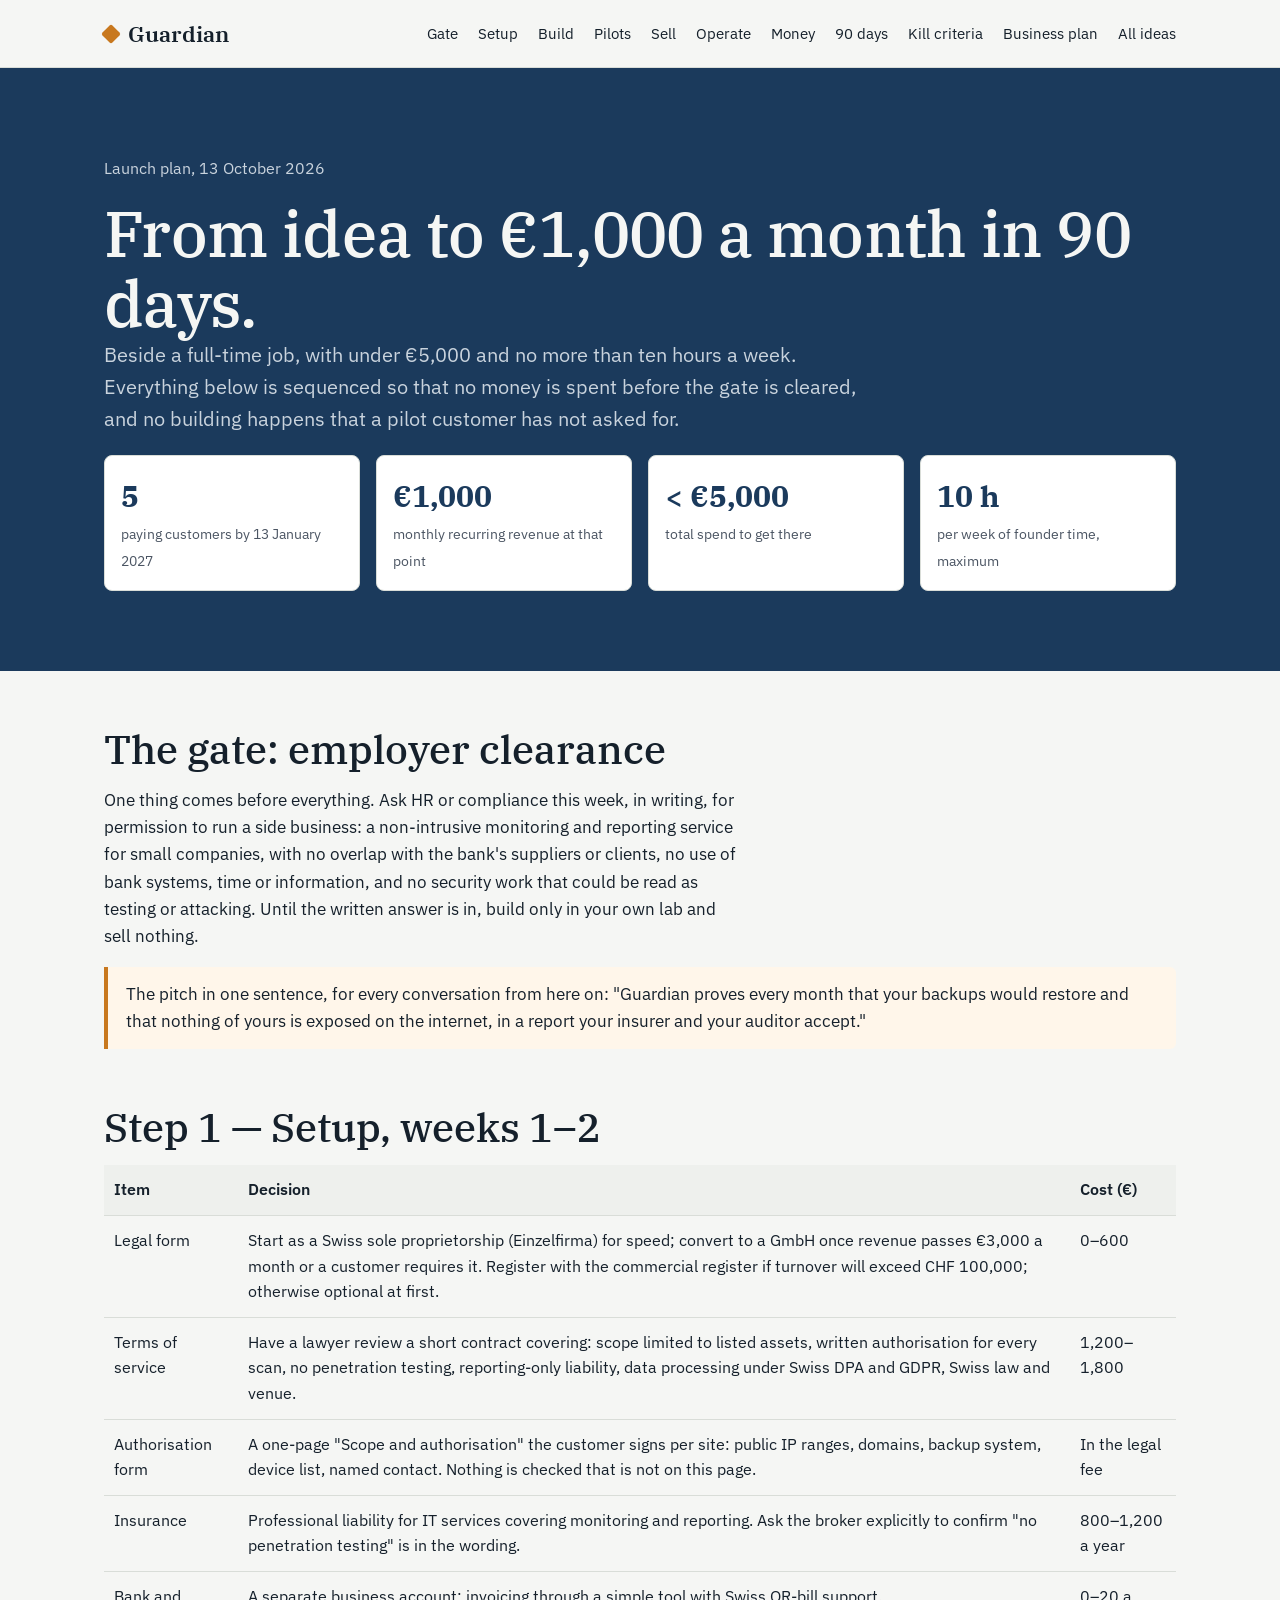
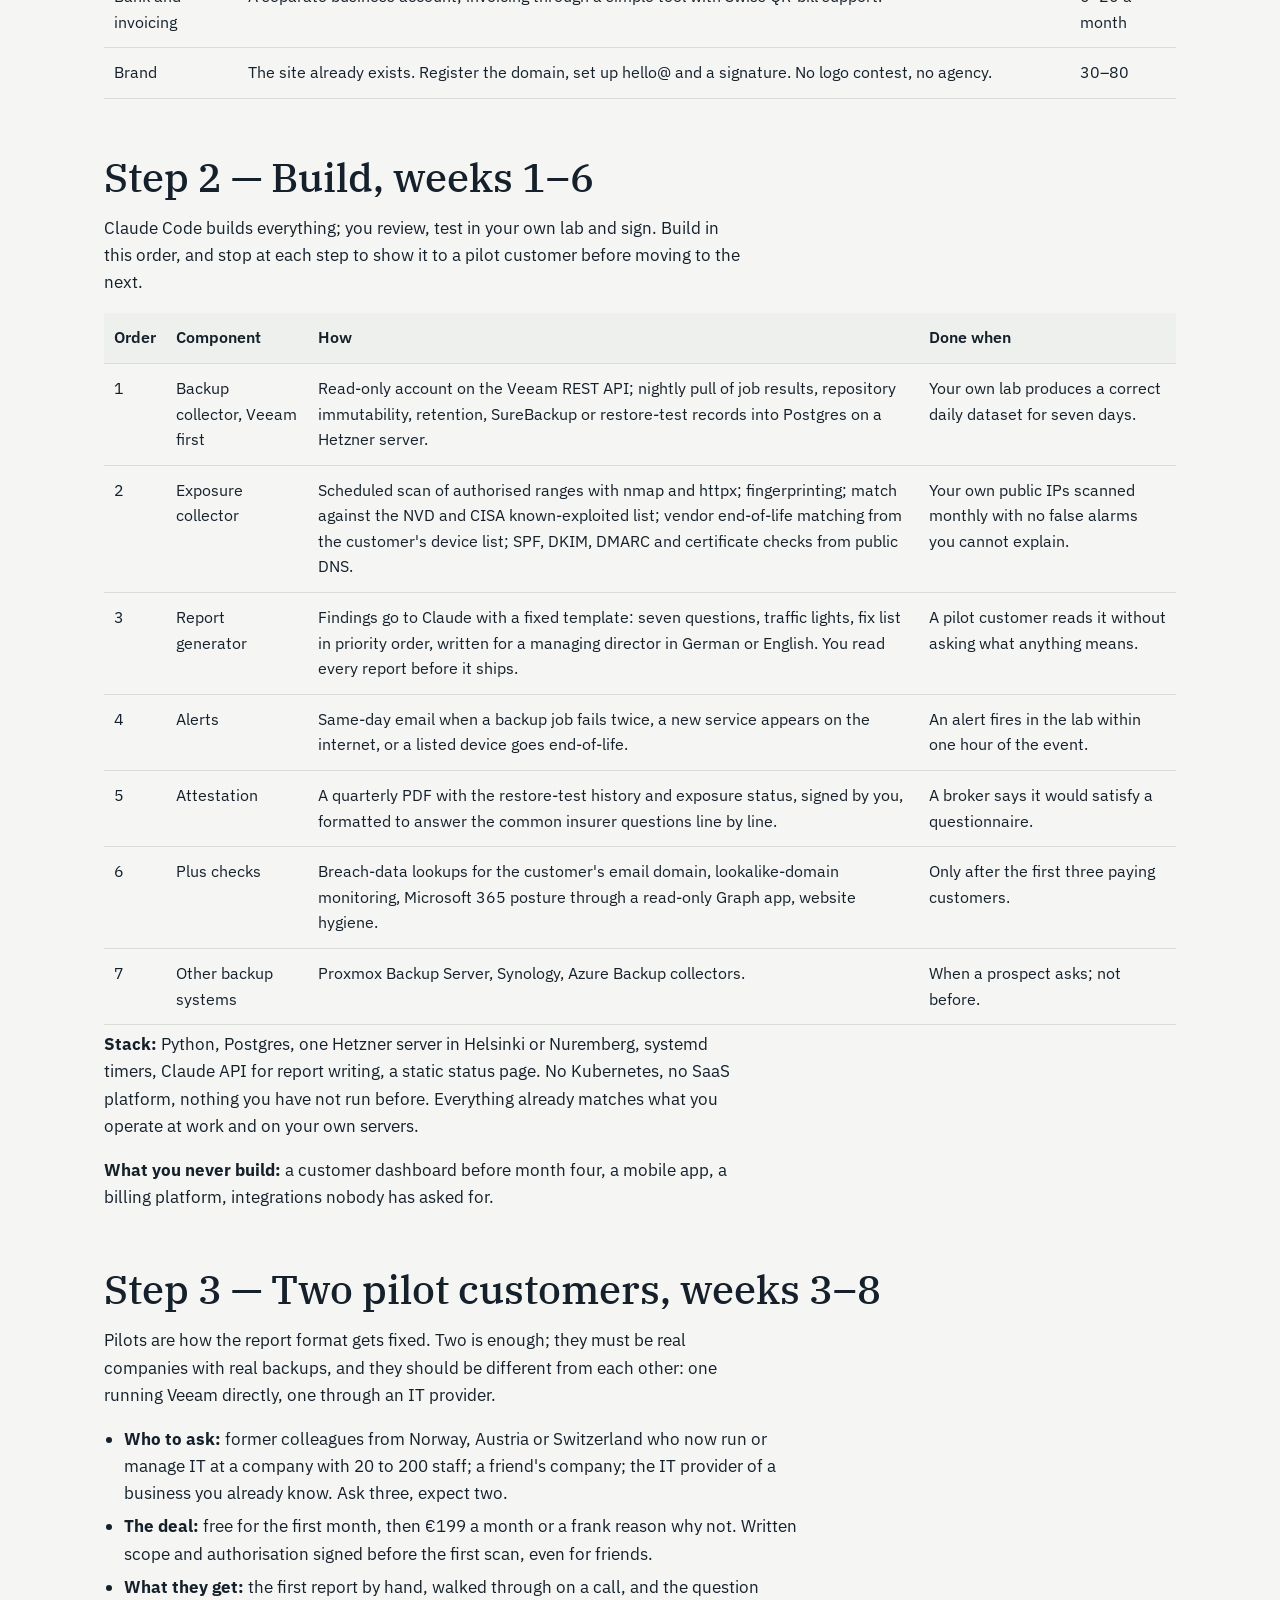
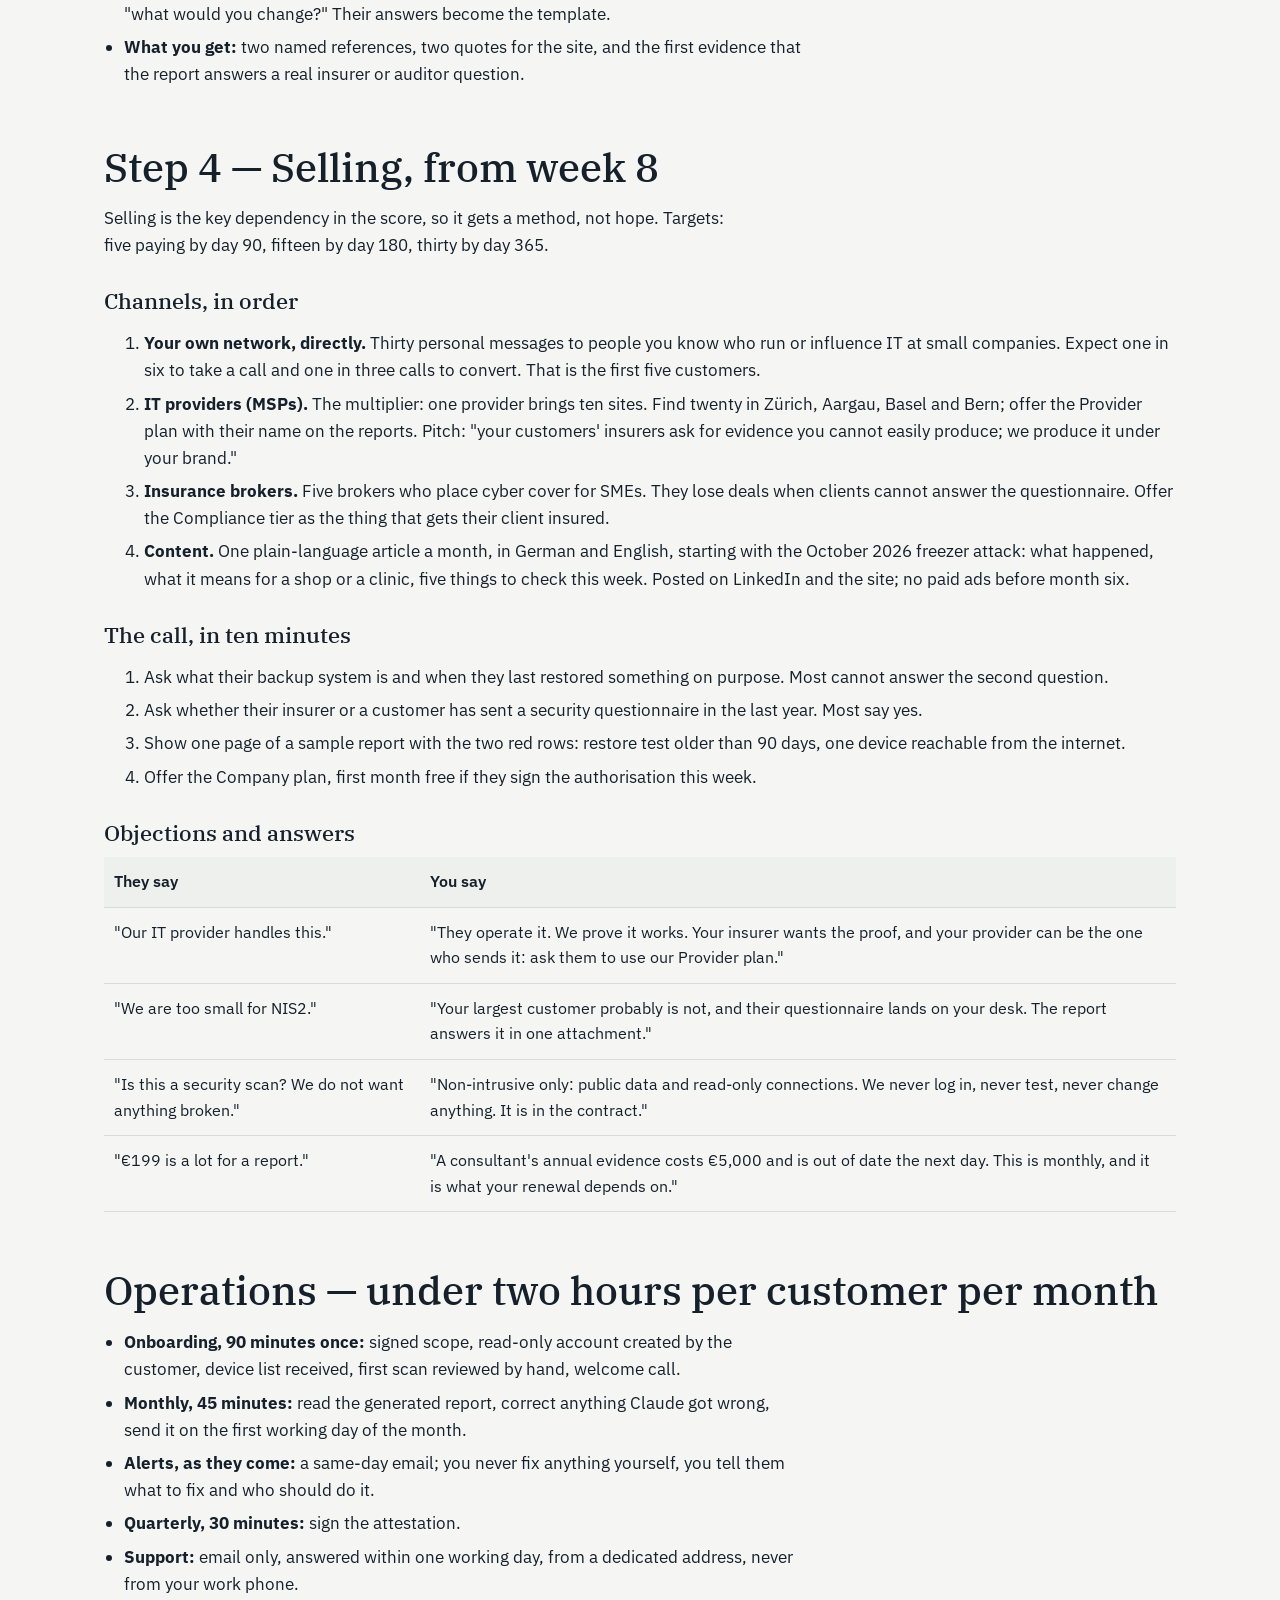
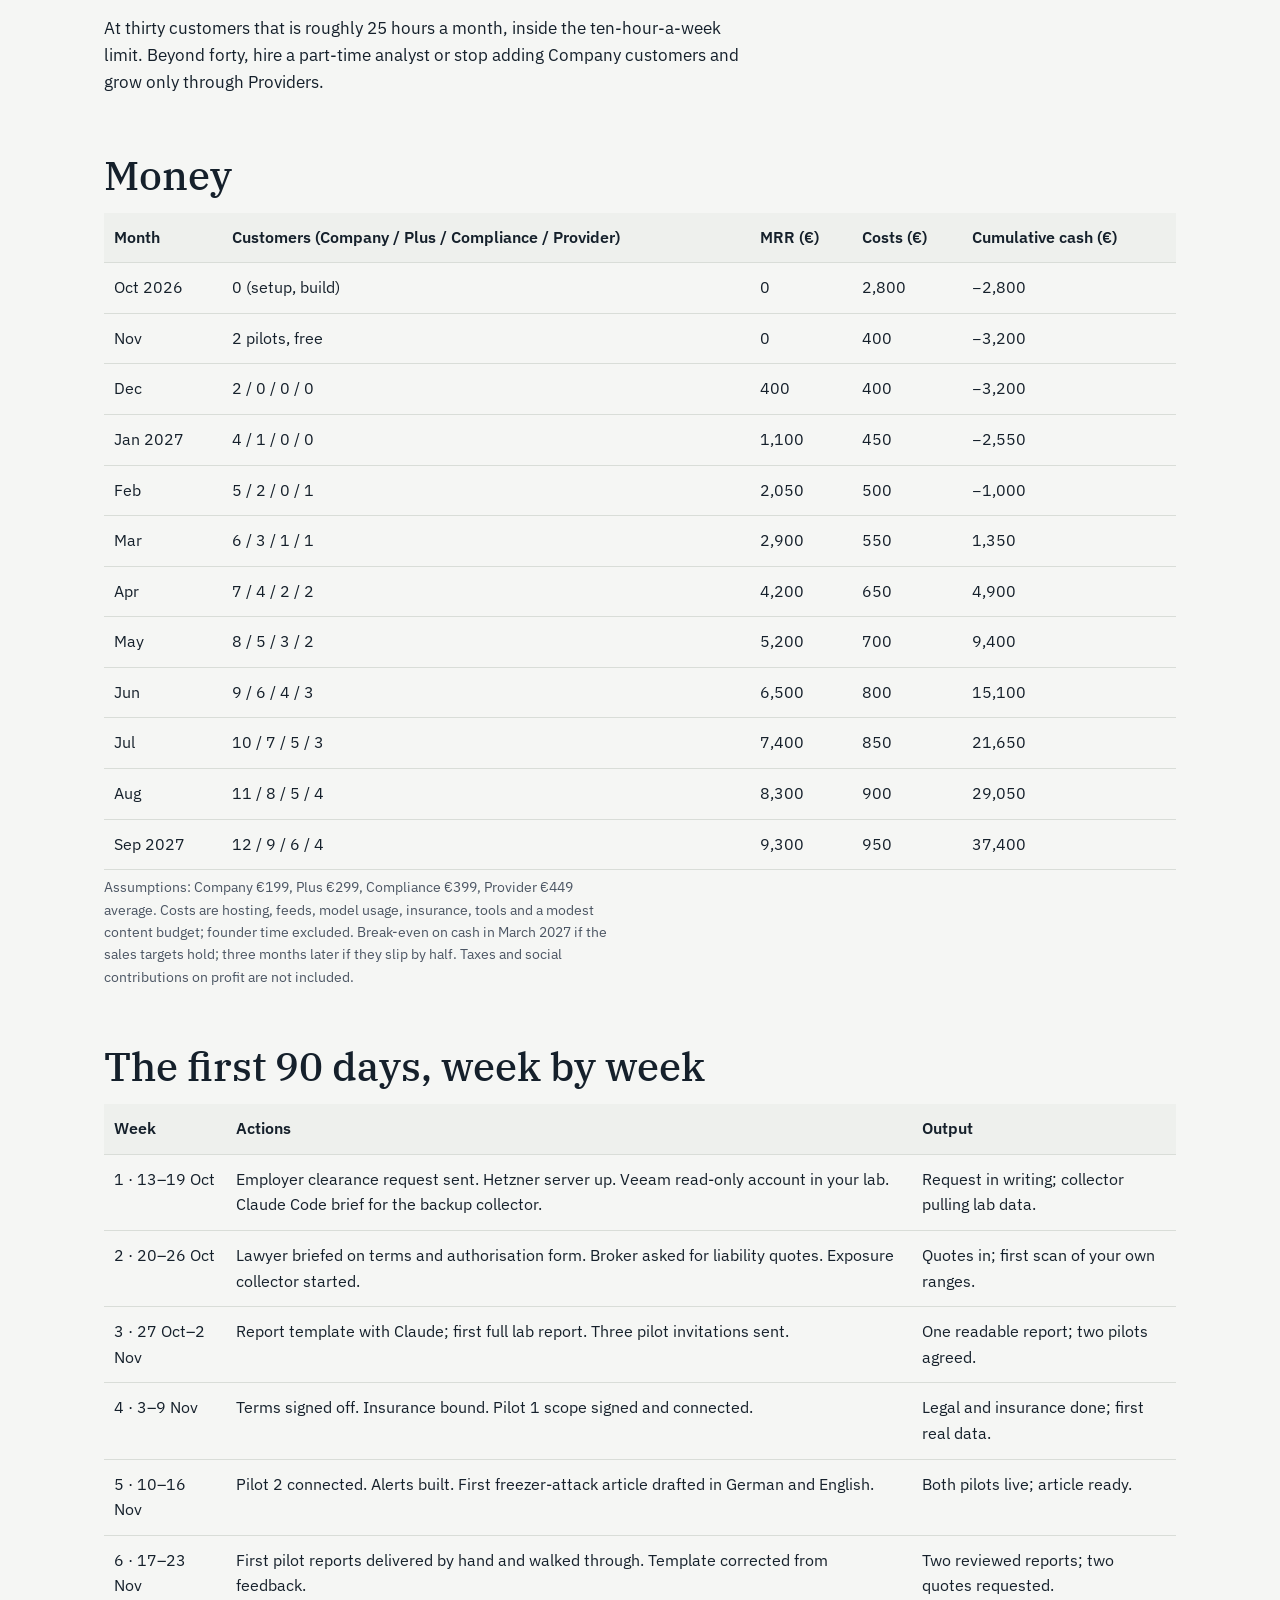
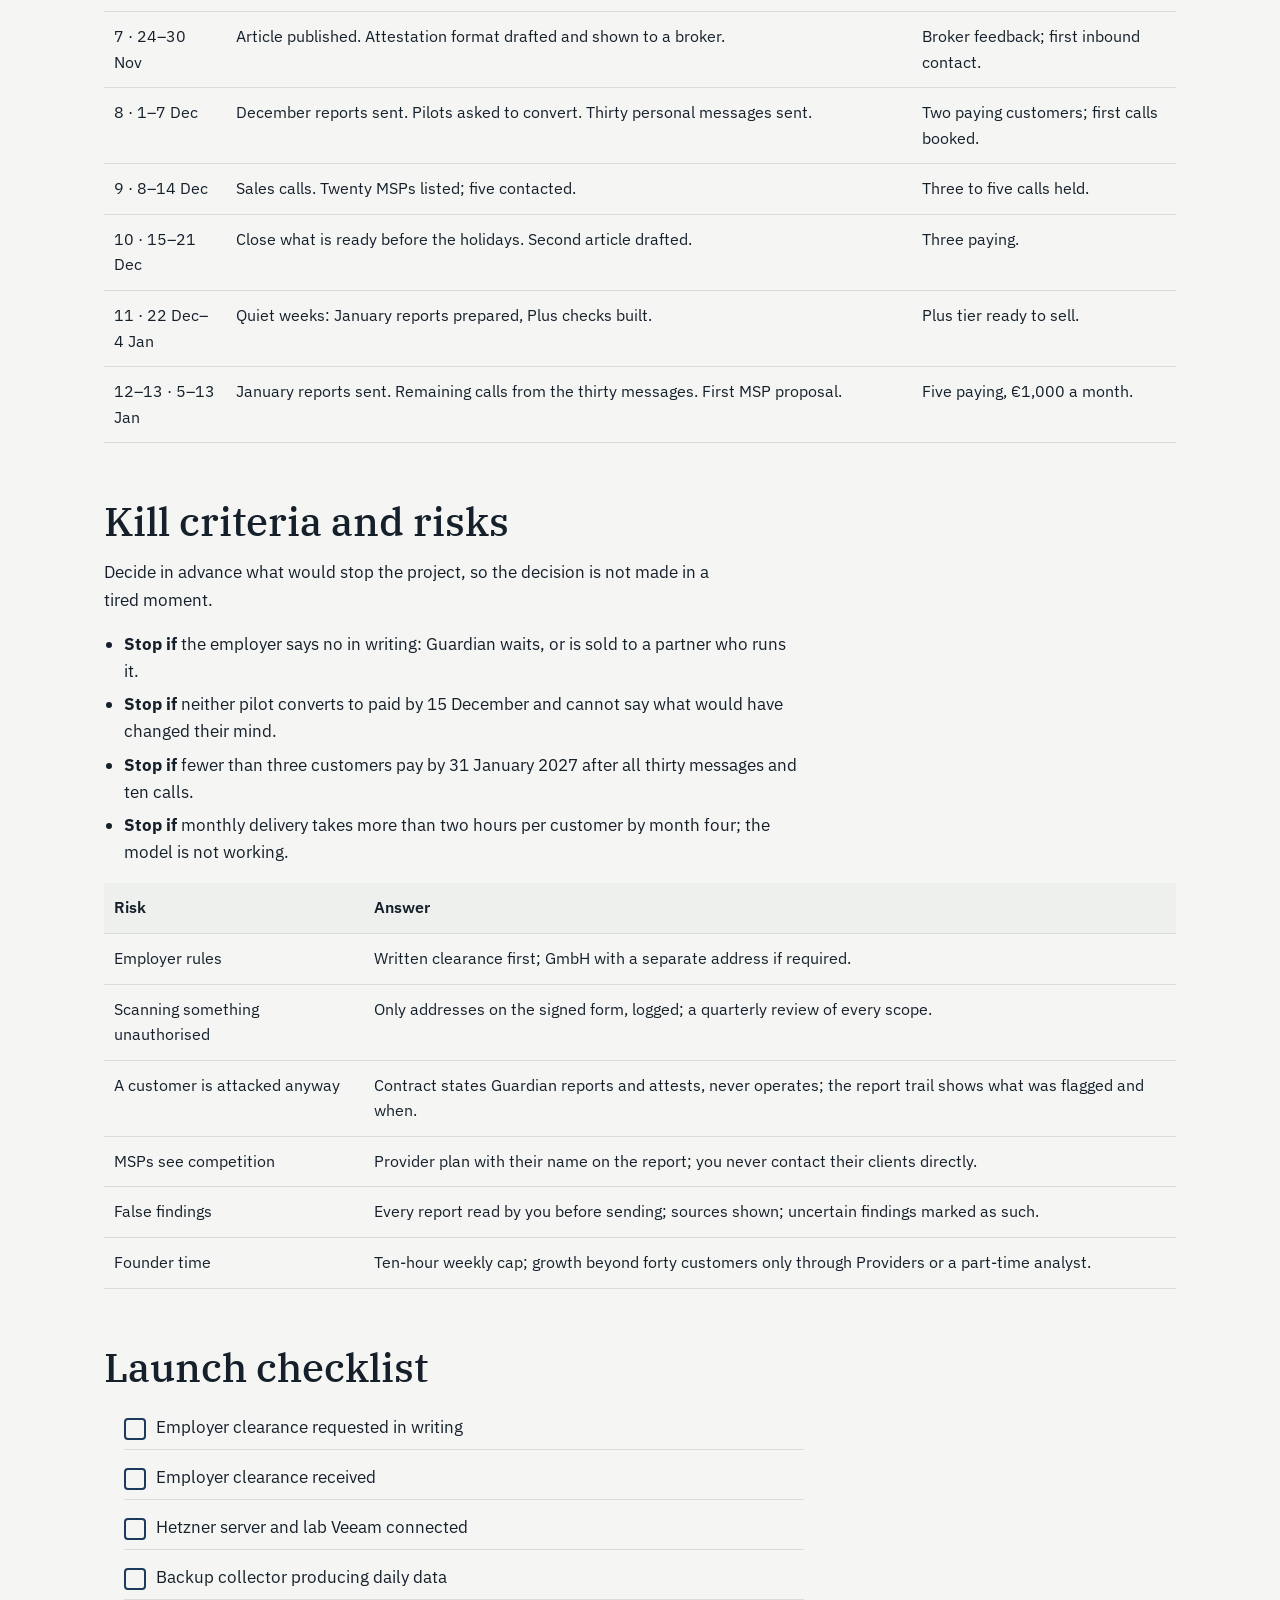
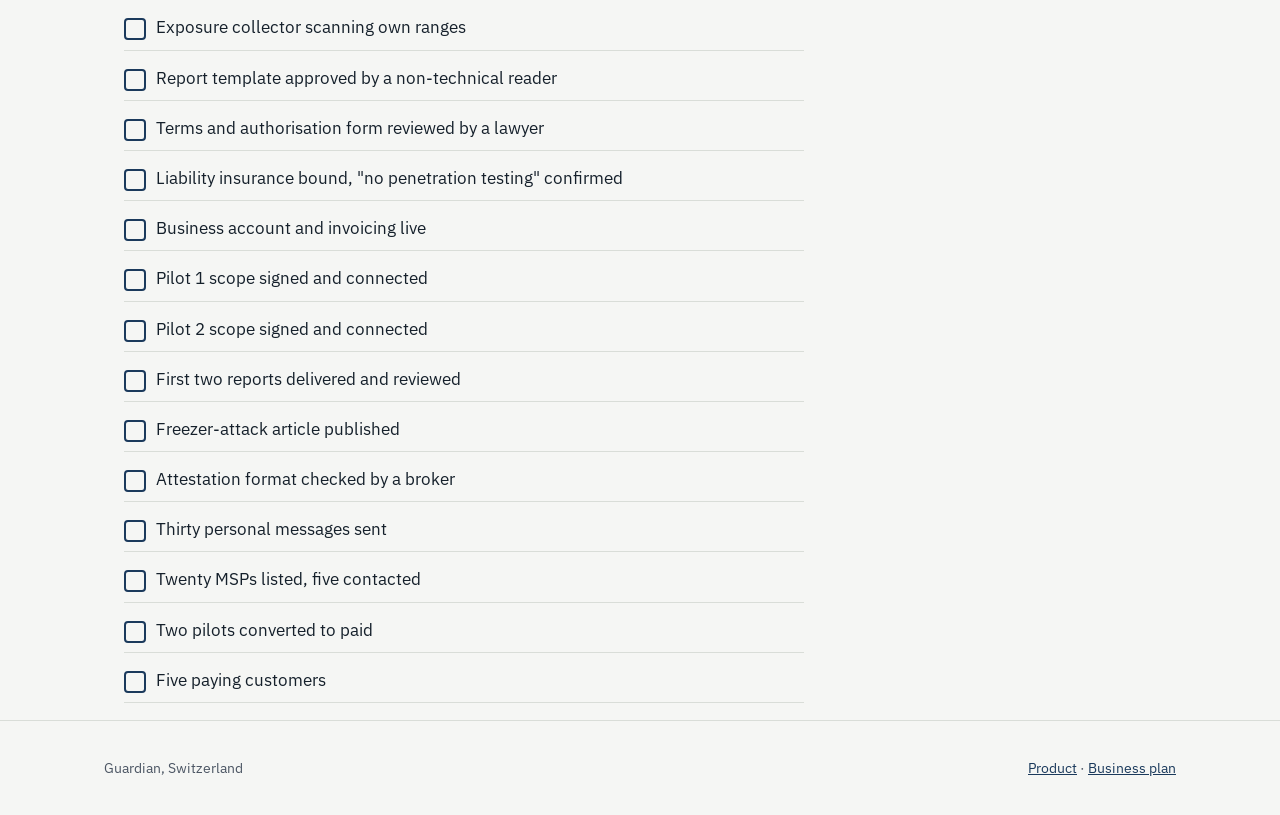
==== launch.html @ fa8605ce "Launch plan: 90 days to the first €1,000 a month" ====
<!doctype html>
<html lang="en">
<head>
<meta charset="utf-8">
<meta name="viewport" content="width=device-width, initial-scale=1">
<title>Guardian — Launch plan</title>
<meta name="description" content="How Guardian goes from idea to the first €1,000 a month in 90 days: gate, setup, build order, pilots, sales, operations, money, calendar, kill criteria.">
<link rel="preconnect" href="https://fonts.googleapis.com">
<link rel="stylesheet" href="https://fonts.googleapis.com/css2?family=IBM+Plex+Sans:wght@400;500;600&family=IBM+Plex+Serif:wght@400;500;600&display=swap">
<link rel="stylesheet" href="style.css">
<style>
.kpi{display:grid;grid-template-columns:repeat(4,1fr);gap:16px;margin:20px 0 8px}
.kpi div{background:var(--panel);border:1px solid var(--line);border-radius:8px;padding:16px}
.kpi strong{display:block;font-family:'IBM Plex Serif',Georgia,serif;font-size:30px;color:var(--navy)}
.kpi span{font-size:14px;color:var(--ink2)}
.callout{background:#FFF6EA;border-left:4px solid var(--amber);padding:14px 18px;border-radius:0 6px 6px 0;margin:16px 0}
.check{list-style:none;padding:0}
.check li{padding:8px 0 8px 32px;position:relative;border-bottom:1px solid var(--line)}
.check li::before{content:"";position:absolute;left:0;top:12px;width:18px;height:18px;border:2px solid var(--navy);border-radius:4px}
@media (max-width:760px){.kpi{grid-template-columns:1fr 1fr}}
</style>
</head>
<body>
<header>
  <div class="wrap">
    <a class="mark" href="index.html"><i></i>Guardian</a>
    <nav aria-label="Main">
      <a href="#gate">Gate</a>
      <a href="#setup">Setup</a>
      <a href="#build">Build</a>
      <a href="#pilots">Pilots</a>
      <a href="#sell">Sell</a>
      <a href="#ops">Operate</a>
      <a href="#money">Money</a>
      <a href="#calendar">90 days</a>
      <a href="#kill">Kill criteria</a>
      <a href="plan.html">Business plan</a>
      <a href="https://gummihurdal.github.io/ideas/">All ideas</a>
    </nav>
  </div>
</header>

<main class="doc">
<section class="hero">
  <div class="wrap" style="display:block">
    <p class="eyebrow">Launch plan, 13 October 2026</p>
    <h1>From idea to €1,000 a month in 90 days.</h1>
    <p>Beside a full-time job, with under €5,000 and no more than ten hours a week. Everything below is sequenced so that no money is spent before the gate is cleared, and no building happens that a pilot customer has not asked for.</p>
    <div class="kpi">
      <div><strong>5</strong><span>paying customers by 13 January 2027</span></div>
      <div><strong>€1,000</strong><span>monthly recurring revenue at that point</span></div>
      <div><strong>&lt; €5,000</strong><span>total spend to get there</span></div>
      <div><strong>10 h</strong><span>per week of founder time, maximum</span></div>
    </div>
  </div>
</section>

<div class="wrap">

<h2 id="gate">The gate: employer clearance</h2>
<p>One thing comes before everything. Ask HR or compliance this week, in writing, for permission to run a side business: a non-intrusive monitoring and reporting service for small companies, with no overlap with the bank's suppliers or clients, no use of bank systems, time or information, and no security work that could be read as testing or attacking. Until the written answer is in, build only in your own lab and sell nothing.</p>
<div class="callout">The pitch in one sentence, for every conversation from here on: "Guardian proves every month that your backups would restore and that nothing of yours is exposed on the internet, in a report your insurer and your auditor accept."</div>

<h2 id="setup">Step 1 — Setup, weeks 1–2</h2>
<table>
  <thead><tr><th>Item</th><th>Decision</th><th>Cost (€)</th></tr></thead>
  <tbody>
    <tr><td>Legal form</td><td>Start as a Swiss sole proprietorship (Einzelfirma) for speed; convert to a GmbH once revenue passes €3,000 a month or a customer requires it. Register with the commercial register if turnover will exceed CHF 100,000; otherwise optional at first.</td><td>0–600</td></tr>
    <tr><td>Terms of service</td><td>Have a lawyer review a short contract covering: scope limited to listed assets, written authorisation for every scan, no penetration testing, reporting-only liability, data processing under Swiss DPA and GDPR, Swiss law and venue.</td><td>1,200–1,800</td></tr>
    <tr><td>Authorisation form</td><td>A one-page "Scope and authorisation" the customer signs per site: public IP ranges, domains, backup system, device list, named contact. Nothing is checked that is not on this page.</td><td>In the legal fee</td></tr>
    <tr><td>Insurance</td><td>Professional liability for IT services covering monitoring and reporting. Ask the broker explicitly to confirm "no penetration testing" is in the wording.</td><td>800–1,200 a year</td></tr>
    <tr><td>Bank and invoicing</td><td>A separate business account; invoicing through a simple tool with Swiss QR-bill support.</td><td>0–20 a month</td></tr>
    <tr><td>Brand</td><td>The site already exists. Register the domain, set up hello@ and a signature. No logo contest, no agency.</td><td>30–80</td></tr>
  </tbody>
</table>

<h2 id="build">Step 2 — Build, weeks 1–6</h2>
<p>Claude Code builds everything; you review, test in your own lab and sign. Build in this order, and stop at each step to show it to a pilot customer before moving to the next.</p>
<table>
  <thead><tr><th>Order</th><th>Component</th><th>How</th><th>Done when</th></tr></thead>
  <tbody>
    <tr><td>1</td><td>Backup collector, Veeam first</td><td>Read-only account on the Veeam REST API; nightly pull of job results, repository immutability, retention, SureBackup or restore-test records into Postgres on a Hetzner server.</td><td>Your own lab produces a correct daily dataset for seven days.</td></tr>
    <tr><td>2</td><td>Exposure collector</td><td>Scheduled scan of authorised ranges with nmap and httpx; fingerprinting; match against the NVD and CISA known-exploited list; vendor end-of-life matching from the customer's device list; SPF, DKIM, DMARC and certificate checks from public DNS.</td><td>Your own public IPs scanned monthly with no false alarms you cannot explain.</td></tr>
    <tr><td>3</td><td>Report generator</td><td>Findings go to Claude with a fixed template: seven questions, traffic lights, fix list in priority order, written for a managing director in German or English. You read every report before it ships.</td><td>A pilot customer reads it without asking what anything means.</td></tr>
    <tr><td>4</td><td>Alerts</td><td>Same-day email when a backup job fails twice, a new service appears on the internet, or a listed device goes end-of-life.</td><td>An alert fires in the lab within one hour of the event.</td></tr>
    <tr><td>5</td><td>Attestation</td><td>A quarterly PDF with the restore-test history and exposure status, signed by you, formatted to answer the common insurer questions line by line.</td><td>A broker says it would satisfy a questionnaire.</td></tr>
    <tr><td>6</td><td>Plus checks</td><td>Breach-data lookups for the customer's email domain, lookalike-domain monitoring, Microsoft 365 posture through a read-only Graph app, website hygiene.</td><td>Only after the first three paying customers.</td></tr>
    <tr><td>7</td><td>Other backup systems</td><td>Proxmox Backup Server, Synology, Azure Backup collectors.</td><td>When a prospect asks; not before.</td></tr>
  </tbody>
</table>
<p><strong>Stack:</strong> Python, Postgres, one Hetzner server in Helsinki or Nuremberg, systemd timers, Claude API for report writing, a static status page. No Kubernetes, no SaaS platform, nothing you have not run before. Everything already matches what you operate at work and on your own servers.</p>
<p><strong>What you never build:</strong> a customer dashboard before month four, a mobile app, a billing platform, integrations nobody has asked for.</p>

<h2 id="pilots">Step 3 — Two pilot customers, weeks 3–8</h2>
<p>Pilots are how the report format gets fixed. Two is enough; they must be real companies with real backups, and they should be different from each other: one running Veeam directly, one through an IT provider.</p>
<ul>
  <li><strong>Who to ask:</strong> former colleagues from Norway, Austria or Switzerland who now run or manage IT at a company with 20 to 200 staff; a friend's company; the IT provider of a business you already know. Ask three, expect two.</li>
  <li><strong>The deal:</strong> free for the first month, then €199 a month or a frank reason why not. Written scope and authorisation signed before the first scan, even for friends.</li>
  <li><strong>What they get:</strong> the first report by hand, walked through on a call, and the question "what would you change?" Their answers become the template.</li>
  <li><strong>What you get:</strong> two named references, two quotes for the site, and the first evidence that the report answers a real insurer or auditor question.</li>
</ul>

<h2 id="sell">Step 4 — Selling, from week 8</h2>
<p>Selling is the key dependency in the score, so it gets a method, not hope. Targets: five paying by day 90, fifteen by day 180, thirty by day 365.</p>
<h3>Channels, in order</h3>
<ol>
  <li><strong>Your own network, directly.</strong> Thirty personal messages to people you know who run or influence IT at small companies. Expect one in six to take a call and one in three calls to convert. That is the first five customers.</li>
  <li><strong>IT providers (MSPs).</strong> The multiplier: one provider brings ten sites. Find twenty in Zürich, Aargau, Basel and Bern; offer the Provider plan with their name on the reports. Pitch: "your customers' insurers ask for evidence you cannot easily produce; we produce it under your brand."</li>
  <li><strong>Insurance brokers.</strong> Five brokers who place cyber cover for SMEs. They lose deals when clients cannot answer the questionnaire. Offer the Compliance tier as the thing that gets their client insured.</li>
  <li><strong>Content.</strong> One plain-language article a month, in German and English, starting with the October 2026 freezer attack: what happened, what it means for a shop or a clinic, five things to check this week. Posted on LinkedIn and the site; no paid ads before month six.</li>
</ol>
<h3>The call, in ten minutes</h3>
<ol>
  <li>Ask what their backup system is and when they last restored something on purpose. Most cannot answer the second question.</li>
  <li>Ask whether their insurer or a customer has sent a security questionnaire in the last year. Most say yes.</li>
  <li>Show one page of a sample report with the two red rows: restore test older than 90 days, one device reachable from the internet.</li>
  <li>Offer the Company plan, first month free if they sign the authorisation this week.</li>
</ol>
<h3>Objections and answers</h3>
<table>
  <thead><tr><th>They say</th><th>You say</th></tr></thead>
  <tbody>
    <tr><td>"Our IT provider handles this."</td><td>"They operate it. We prove it works. Your insurer wants the proof, and your provider can be the one who sends it: ask them to use our Provider plan."</td></tr>
    <tr><td>"We are too small for NIS2."</td><td>"Your largest customer probably is not, and their questionnaire lands on your desk. The report answers it in one attachment."</td></tr>
    <tr><td>"Is this a security scan? We do not want anything broken."</td><td>"Non-intrusive only: public data and read-only connections. We never log in, never test, never change anything. It is in the contract."</td></tr>
    <tr><td>"€199 is a lot for a report."</td><td>"A consultant's annual evidence costs €5,000 and is out of date the next day. This is monthly, and it is what your renewal depends on."</td></tr>
  </tbody>
</table>

<h2 id="ops">Operations — under two hours per customer per month</h2>
<ul>
  <li><strong>Onboarding, 90 minutes once:</strong> signed scope, read-only account created by the customer, device list received, first scan reviewed by hand, welcome call.</li>
  <li><strong>Monthly, 45 minutes:</strong> read the generated report, correct anything Claude got wrong, send it on the first working day of the month.</li>
  <li><strong>Alerts, as they come:</strong> a same-day email; you never fix anything yourself, you tell them what to fix and who should do it.</li>
  <li><strong>Quarterly, 30 minutes:</strong> sign the attestation.</li>
  <li><strong>Support:</strong> email only, answered within one working day, from a dedicated address, never from your work phone.</li>
</ul>
<p>At thirty customers that is roughly 25 hours a month, inside the ten-hour-a-week limit. Beyond forty, hire a part-time analyst or stop adding Company customers and grow only through Providers.</p>

<h2 id="money">Money</h2>
<table>
  <thead><tr><th>Month</th><th>Customers (Company / Plus / Compliance / Provider)</th><th>MRR (€)</th><th>Costs (€)</th><th>Cumulative cash (€)</th></tr></thead>
  <tbody>
    <tr><td>Oct 2026</td><td>0 (setup, build)</td><td>0</td><td>2,800</td><td>−2,800</td></tr>
    <tr><td>Nov</td><td>2 pilots, free</td><td>0</td><td>400</td><td>−3,200</td></tr>
    <tr><td>Dec</td><td>2 / 0 / 0 / 0</td><td>400</td><td>400</td><td>−3,200</td></tr>
    <tr><td>Jan 2027</td><td>4 / 1 / 0 / 0</td><td>1,100</td><td>450</td><td>−2,550</td></tr>
    <tr><td>Feb</td><td>5 / 2 / 0 / 1</td><td>2,050</td><td>500</td><td>−1,000</td></tr>
    <tr><td>Mar</td><td>6 / 3 / 1 / 1</td><td>2,900</td><td>550</td><td>1,350</td></tr>
    <tr><td>Apr</td><td>7 / 4 / 2 / 2</td><td>4,200</td><td>650</td><td>4,900</td></tr>
    <tr><td>May</td><td>8 / 5 / 3 / 2</td><td>5,200</td><td>700</td><td>9,400</td></tr>
    <tr><td>Jun</td><td>9 / 6 / 4 / 3</td><td>6,500</td><td>800</td><td>15,100</td></tr>
    <tr><td>Jul</td><td>10 / 7 / 5 / 3</td><td>7,400</td><td>850</td><td>21,650</td></tr>
    <tr><td>Aug</td><td>11 / 8 / 5 / 4</td><td>8,300</td><td>900</td><td>29,050</td></tr>
    <tr><td>Sep 2027</td><td>12 / 9 / 6 / 4</td><td>9,300</td><td>950</td><td>37,400</td></tr>
  </tbody>
</table>
<p class="note">Assumptions: Company €199, Plus €299, Compliance €399, Provider €449 average. Costs are hosting, feeds, model usage, insurance, tools and a modest content budget; founder time excluded. Break-even on cash in March 2027 if the sales targets hold; three months later if they slip by half. Taxes and social contributions on profit are not included.</p>

<h2 id="calendar">The first 90 days, week by week</h2>
<table>
  <thead><tr><th>Week</th><th>Actions</th><th>Output</th></tr></thead>
  <tbody>
    <tr><td>1 · 13–19 Oct</td><td>Employer clearance request sent. Hetzner server up. Veeam read-only account in your lab. Claude Code brief for the backup collector.</td><td>Request in writing; collector pulling lab data.</td></tr>
    <tr><td>2 · 20–26 Oct</td><td>Lawyer briefed on terms and authorisation form. Broker asked for liability quotes. Exposure collector started.</td><td>Quotes in; first scan of your own ranges.</td></tr>
    <tr><td>3 · 27 Oct–2 Nov</td><td>Report template with Claude; first full lab report. Three pilot invitations sent.</td><td>One readable report; two pilots agreed.</td></tr>
    <tr><td>4 · 3–9 Nov</td><td>Terms signed off. Insurance bound. Pilot 1 scope signed and connected.</td><td>Legal and insurance done; first real data.</td></tr>
    <tr><td>5 · 10–16 Nov</td><td>Pilot 2 connected. Alerts built. First freezer-attack article drafted in German and English.</td><td>Both pilots live; article ready.</td></tr>
    <tr><td>6 · 17–23 Nov</td><td>First pilot reports delivered by hand and walked through. Template corrected from feedback.</td><td>Two reviewed reports; two quotes requested.</td></tr>
    <tr><td>7 · 24–30 Nov</td><td>Article published. Attestation format drafted and shown to a broker.</td><td>Broker feedback; first inbound contact.</td></tr>
    <tr><td>8 · 1–7 Dec</td><td>December reports sent. Pilots asked to convert. Thirty personal messages sent.</td><td>Two paying customers; first calls booked.</td></tr>
    <tr><td>9 · 8–14 Dec</td><td>Sales calls. Twenty MSPs listed; five contacted.</td><td>Three to five calls held.</td></tr>
    <tr><td>10 · 15–21 Dec</td><td>Close what is ready before the holidays. Second article drafted.</td><td>Three paying.</td></tr>
    <tr><td>11 · 22 Dec–4 Jan</td><td>Quiet weeks: January reports prepared, Plus checks built.</td><td>Plus tier ready to sell.</td></tr>
    <tr><td>12–13 · 5–13 Jan</td><td>January reports sent. Remaining calls from the thirty messages. First MSP proposal.</td><td>Five paying, €1,000 a month.</td></tr>
  </tbody>
</table>

<h2 id="kill">Kill criteria and risks</h2>
<p>Decide in advance what would stop the project, so the decision is not made in a tired moment.</p>
<ul>
  <li><strong>Stop if</strong> the employer says no in writing: Guardian waits, or is sold to a partner who runs it.</li>
  <li><strong>Stop if</strong> neither pilot converts to paid by 15 December and cannot say what would have changed their mind.</li>
  <li><strong>Stop if</strong> fewer than three customers pay by 31 January 2027 after all thirty messages and ten calls.</li>
  <li><strong>Stop if</strong> monthly delivery takes more than two hours per customer by month four; the model is not working.</li>
</ul>
<table>
  <thead><tr><th>Risk</th><th>Answer</th></tr></thead>
  <tbody>
    <tr><td>Employer rules</td><td>Written clearance first; GmbH with a separate address if required.</td></tr>
    <tr><td>Scanning something unauthorised</td><td>Only addresses on the signed form, logged; a quarterly review of every scope.</td></tr>
    <tr><td>A customer is attacked anyway</td><td>Contract states Guardian reports and attests, never operates; the report trail shows what was flagged and when.</td></tr>
    <tr><td>MSPs see competition</td><td>Provider plan with their name on the report; you never contact their clients directly.</td></tr>
    <tr><td>False findings</td><td>Every report read by you before sending; sources shown; uncertain findings marked as such.</td></tr>
    <tr><td>Founder time</td><td>Ten-hour weekly cap; growth beyond forty customers only through Providers or a part-time analyst.</td></tr>
  </tbody>
</table>

<h2 id="checklist">Launch checklist</h2>
<ul class="check">
  <li>Employer clearance requested in writing</li>
  <li>Employer clearance received</li>
  <li>Hetzner server and lab Veeam connected</li>
  <li>Backup collector producing daily data</li>
  <li>Exposure collector scanning own ranges</li>
  <li>Report template approved by a non-technical reader</li>
  <li>Terms and authorisation form reviewed by a lawyer</li>
  <li>Liability insurance bound, "no penetration testing" confirmed</li>
  <li>Business account and invoicing live</li>
  <li>Pilot 1 scope signed and connected</li>
  <li>Pilot 2 scope signed and connected</li>
  <li>First two reports delivered and reviewed</li>
  <li>Freezer-attack article published</li>
  <li>Attestation format checked by a broker</li>
  <li>Thirty personal messages sent</li>
  <li>Twenty MSPs listed, five contacted</li>
  <li>Two pilots converted to paid</li>
  <li>Five paying customers</li>
</ul>

</div>
</main>

<footer>
  <div class="wrap">
    <span>Guardian, Switzerland</span>
    <span><a href="index.html">Product</a> · <a href="plan.html">Business plan</a></span>
  </div>
</footer>
</body>
</html>
---- style.css ----
:root{--ink:#15202B;--ink2:#4B5563;--bg:#F5F6F4;--panel:#FFFFFF;--line:#D9DDD8;--navy:#1B3A5C;--amber:#C8781E;--green:#2E7D5B;--max:1120px}
*{box-sizing:border-box}
html{scroll-padding-top:72px}
body{margin:0;background:var(--bg);color:var(--ink);font-family:'IBM Plex Sans','Helvetica Neue',Arial,sans-serif;font-size:17px;line-height:1.6}
h1,h2,h3{font-family:'IBM Plex Serif',Georgia,serif;font-weight:500;line-height:1.1;margin:0}
h1{font-size:clamp(38px,6vw,64px);letter-spacing:-.01em}
h2{font-size:clamp(28px,3.6vw,40px);margin-bottom:14px}
h3{font-size:22px;margin-bottom:6px}
p{margin:0 0 1em;max-width:64ch}
a{color:var(--navy)}
a:focus-visible,button:focus-visible{outline:2px solid var(--amber);outline-offset:3px}
.wrap{max-width:var(--max);margin:0 auto;padding:0 24px}
header{position:sticky;top:0;z-index:5;background:rgba(245,246,244,.94);backdrop-filter:blur(6px);border-bottom:1px solid var(--line)}
header .wrap{display:flex;justify-content:space-between;align-items:center;gap:16px;padding:16px 24px}
.mark{font-family:'IBM Plex Serif',Georgia,serif;font-weight:600;font-size:22px;text-decoration:none;color:var(--ink);display:flex;align-items:center;gap:10px}
.mark i{display:inline-block;width:14px;height:14px;background:var(--amber);border-radius:2px;transform:rotate(45deg)}
nav{display:flex;flex-wrap:wrap;gap:20px;font-size:15px}
nav a{text-decoration:none;color:var(--ink)}
nav a:hover{color:var(--amber)}
.hero{background:var(--navy);color:#F5F6F4;padding:88px 0 72px}
.hero .wrap{display:grid;grid-template-columns:1.15fr 1fr;gap:48px;align-items:center}
.hero p{color:#C9D3DD;font-size:20px}
.hero .eyebrow{font-size:16px;color:#C9D3DD;margin-bottom:16px}
.btns{display:flex;flex-wrap:wrap;gap:12px;margin-top:24px}
.btn{display:inline-block;padding:14px 26px;text-decoration:none;font-size:16px;border:1px solid #F5F6F4;color:#F5F6F4;border-radius:4px}
.btn.solid{background:var(--amber);border-color:var(--amber);color:#15202B}
.btn.ink{border-color:var(--ink);color:var(--ink)}
.btn.ink.solid{background:var(--ink);color:#F5F6F4;border-color:var(--ink)}
.report{background:var(--panel);color:var(--ink);border-radius:8px;padding:22px;box-shadow:0 20px 40px rgba(0,0,0,.25);font-size:14px}
.report .rh{display:flex;justify-content:space-between;border-bottom:1px solid var(--line);padding-bottom:10px;margin-bottom:12px;font-size:13px;color:var(--ink2)}
.report .row{display:grid;grid-template-columns:1fr auto;gap:10px;padding:9px 0;border-bottom:1px solid var(--line)}
.report .row:last-child{border-bottom:0}
.pill{font-size:12px;padding:2px 10px;border-radius:999px;color:#fff;white-space:nowrap}
.ok{background:var(--green)}.warn{background:var(--amber)}.bad{background:#B23A3A}
section{padding:80px 0}
.lead{max-width:720px;margin-bottom:40px}
.grid3{display:grid;grid-template-columns:repeat(3,1fr);gap:28px}
.grid2{display:grid;grid-template-columns:1fr 1fr;gap:28px}
.card{background:var(--panel);border:1px solid var(--line);border-radius:8px;padding:26px}
.card p{font-size:16px;color:var(--ink2);margin:0}
.card .num{font-family:'IBM Plex Serif',Georgia,serif;font-size:44px;line-height:1;margin-bottom:8px;color:var(--navy)}
.alt{background:var(--panel);border-top:1px solid var(--line);border-bottom:1px solid var(--line)}
table{width:100%;border-collapse:collapse;font-size:16px}
th,td{text-align:left;padding:12px 10px;border-bottom:1px solid var(--line);vertical-align:top}
th{font-weight:600;background:#EEF0ED}
.price{display:grid;grid-template-columns:repeat(3,1fr);gap:24px}
.price .card{display:flex;flex-direction:column}
.price .amount{font-family:'IBM Plex Serif',Georgia,serif;font-size:40px;margin:8px 0 4px}
.price small{color:var(--ink2)}
.price ul{padding-left:18px;margin:14px 0 20px;font-size:15px;color:var(--ink2)}
.price .btn{margin-top:auto;align-self:flex-start}
.steps{display:grid;grid-template-columns:repeat(4,1fr);gap:24px;counter-reset:s}
.steps div{border-top:3px solid var(--amber);padding-top:14px}
.steps div::before{counter-increment:s;content:counter(s);font-family:'IBM Plex Serif',Georgia,serif;font-size:30px;display:block;color:var(--navy)}
.steps p{font-size:15px;color:var(--ink2)}
.quote{border-left:3px solid var(--amber);padding:6px 0 6px 20px;font-size:18px;max-width:760px}
.quote cite{display:block;font-size:14px;color:var(--ink2);margin-top:8px;font-style:normal}
.note{font-size:14px;color:var(--ink2)}
.doc h2{margin:56px 0 16px}
.doc h3{margin:30px 0 10px}
.doc ul{padding-left:20px;max-width:70ch}
.doc li{margin-bottom:6px}
.doc table{margin:12px 0 6px}
footer{padding:36px 0;font-size:14px;color:var(--ink2);border-top:1px solid var(--line)}
footer .wrap{display:flex;flex-wrap:wrap;justify-content:space-between;gap:12px}
form{display:flex;flex-wrap:wrap;gap:10px;margin-top:16px}
input{flex:1 1 260px;padding:13px 14px;font:inherit;border:1px solid var(--ink);border-radius:4px}
button{padding:13px 24px;font:inherit;background:var(--ink);color:#F5F6F4;border:0;border-radius:4px;cursor:pointer}
@media (max-width:900px){.hero .wrap,.grid2{grid-template-columns:1fr}.grid3,.price,.steps{grid-template-columns:1fr 1fr}}
@media (max-width:560px){.grid3,.price,.steps{grid-template-columns:1fr}section{padding:56px 0}.hero{padding:56px 0 48px}table{font-size:14px}}
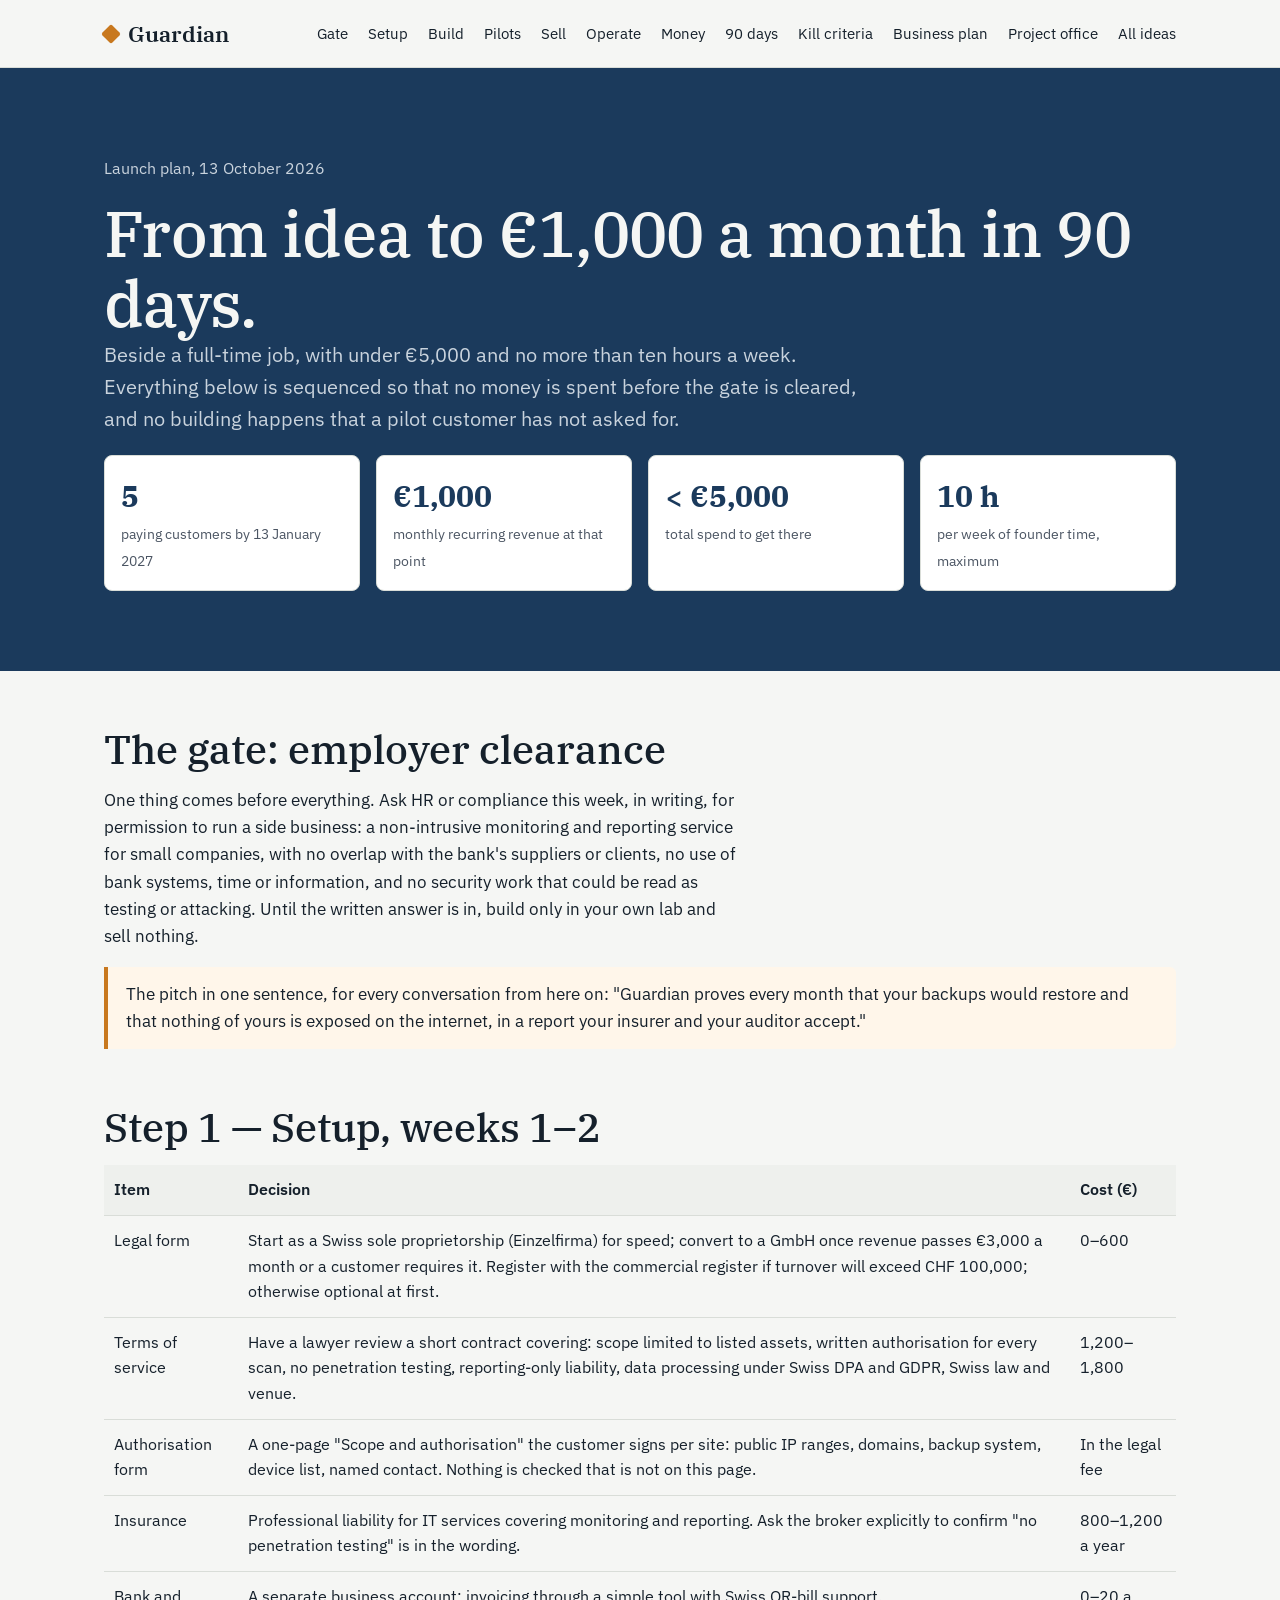
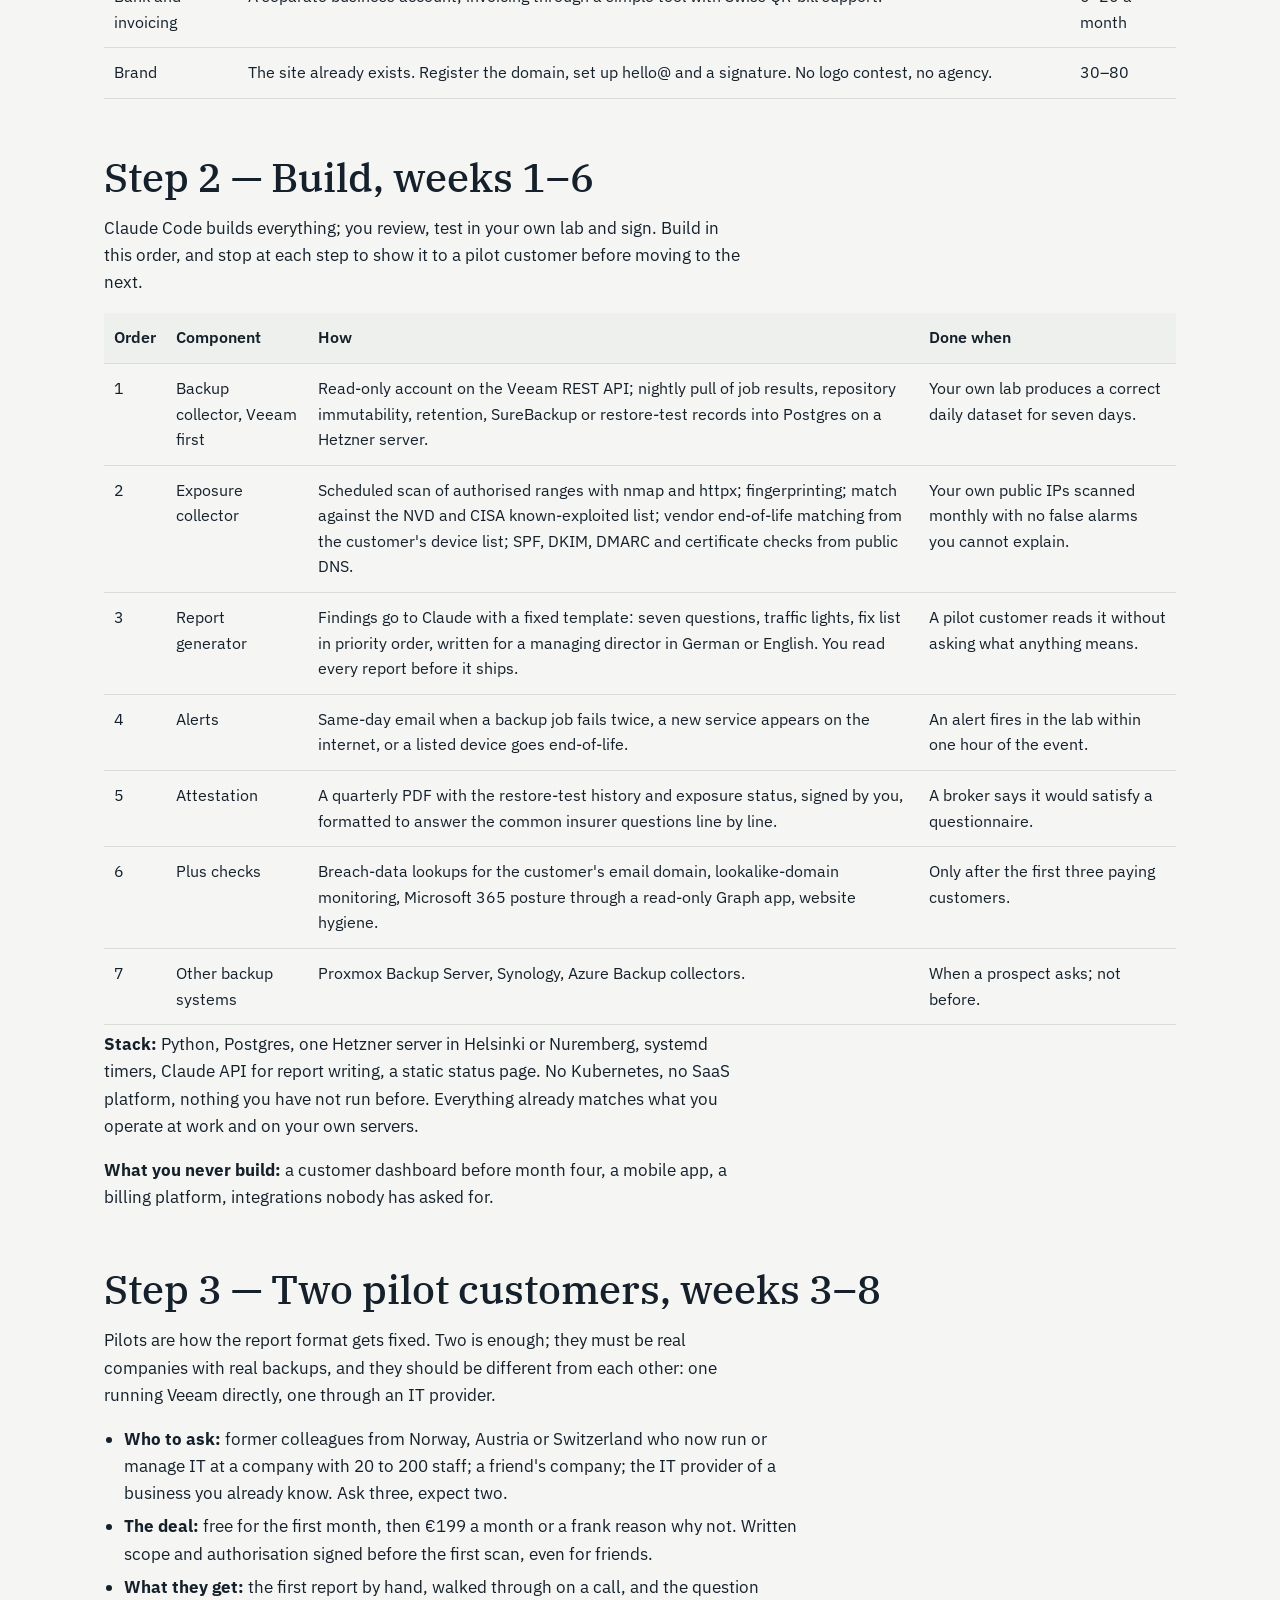
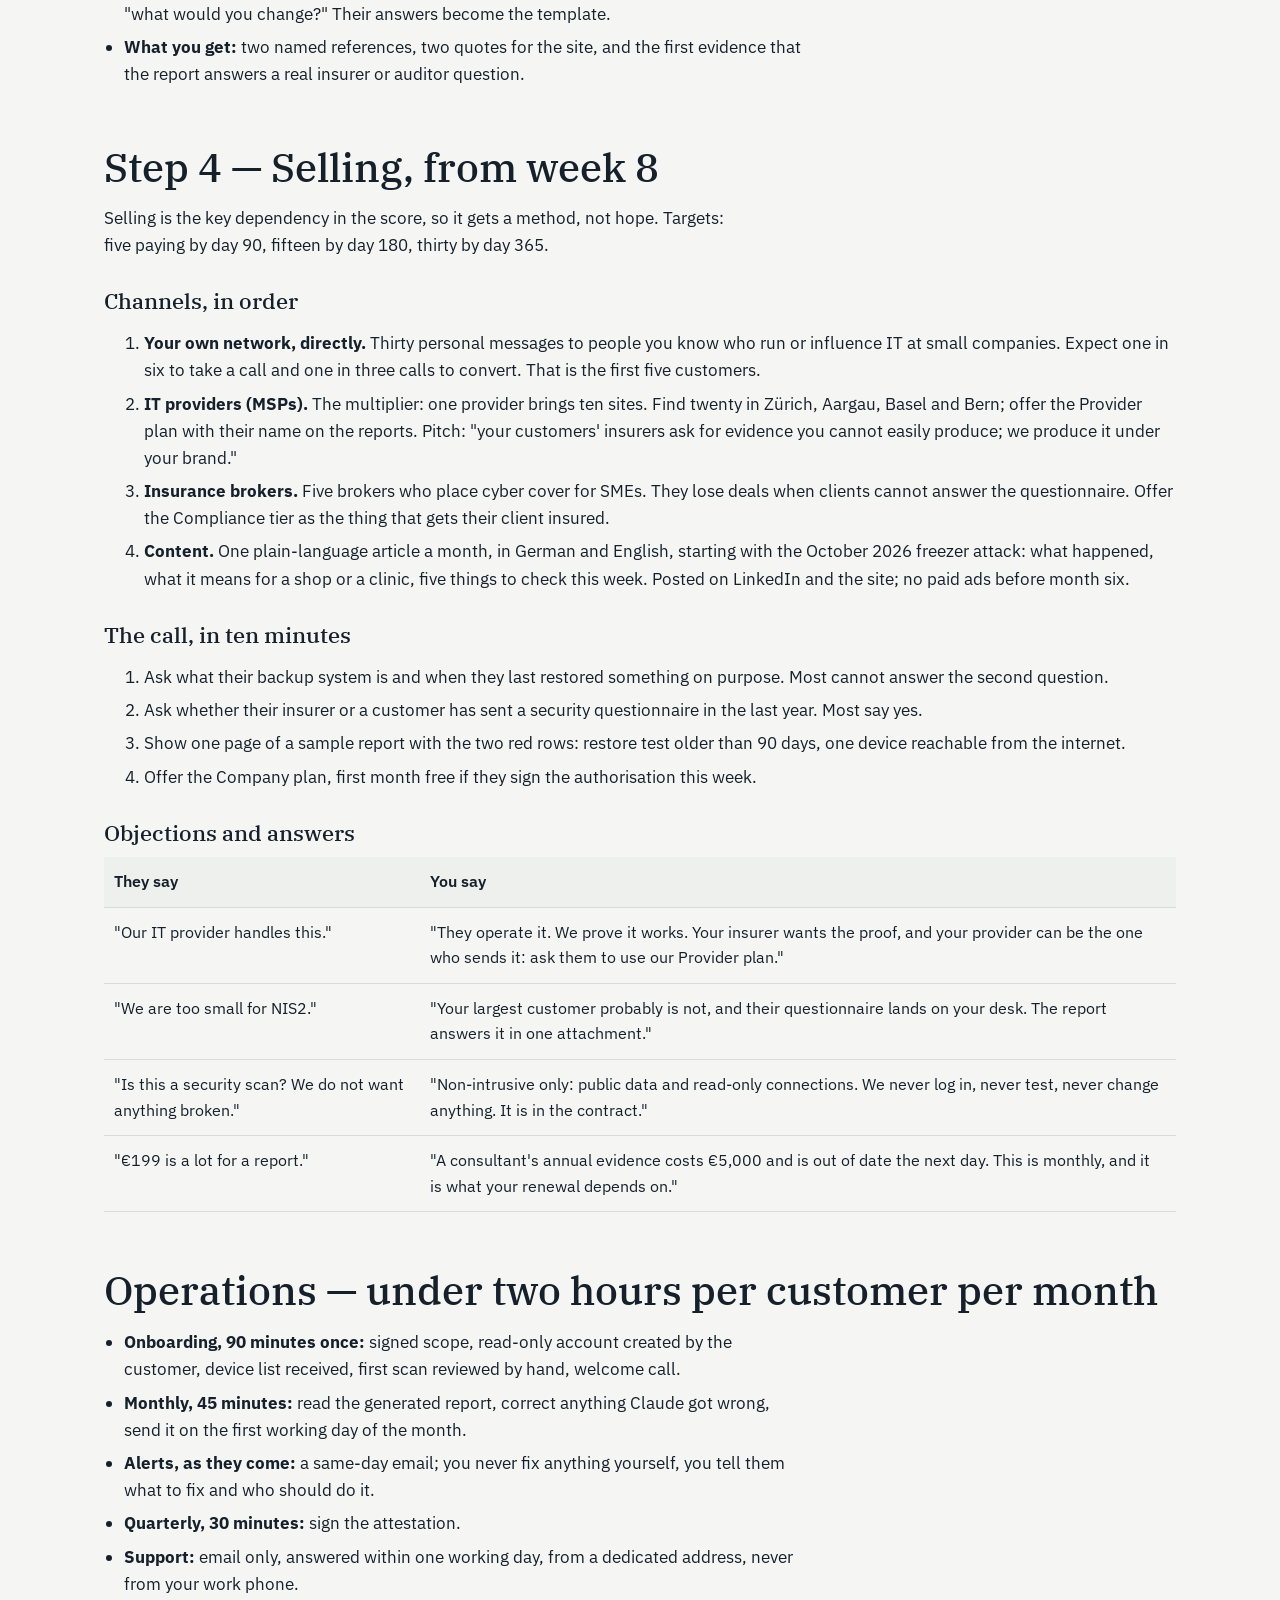
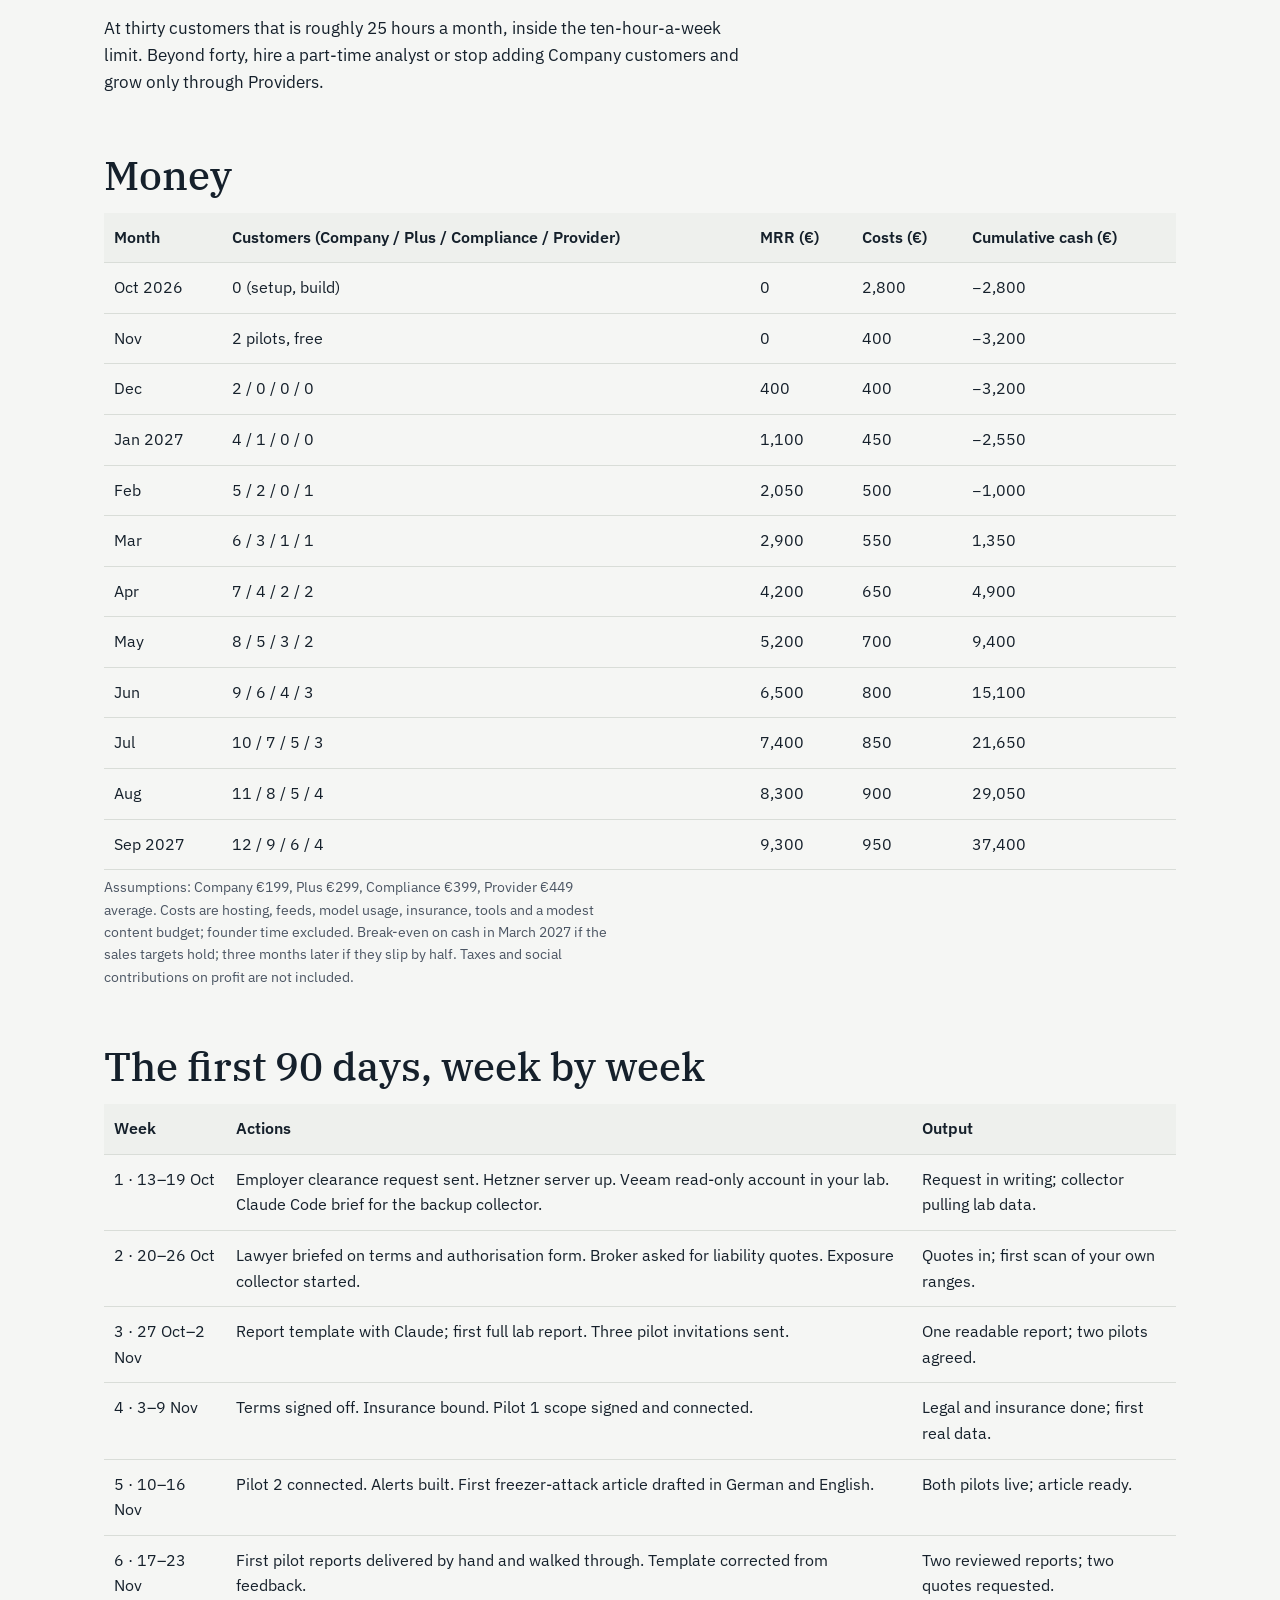
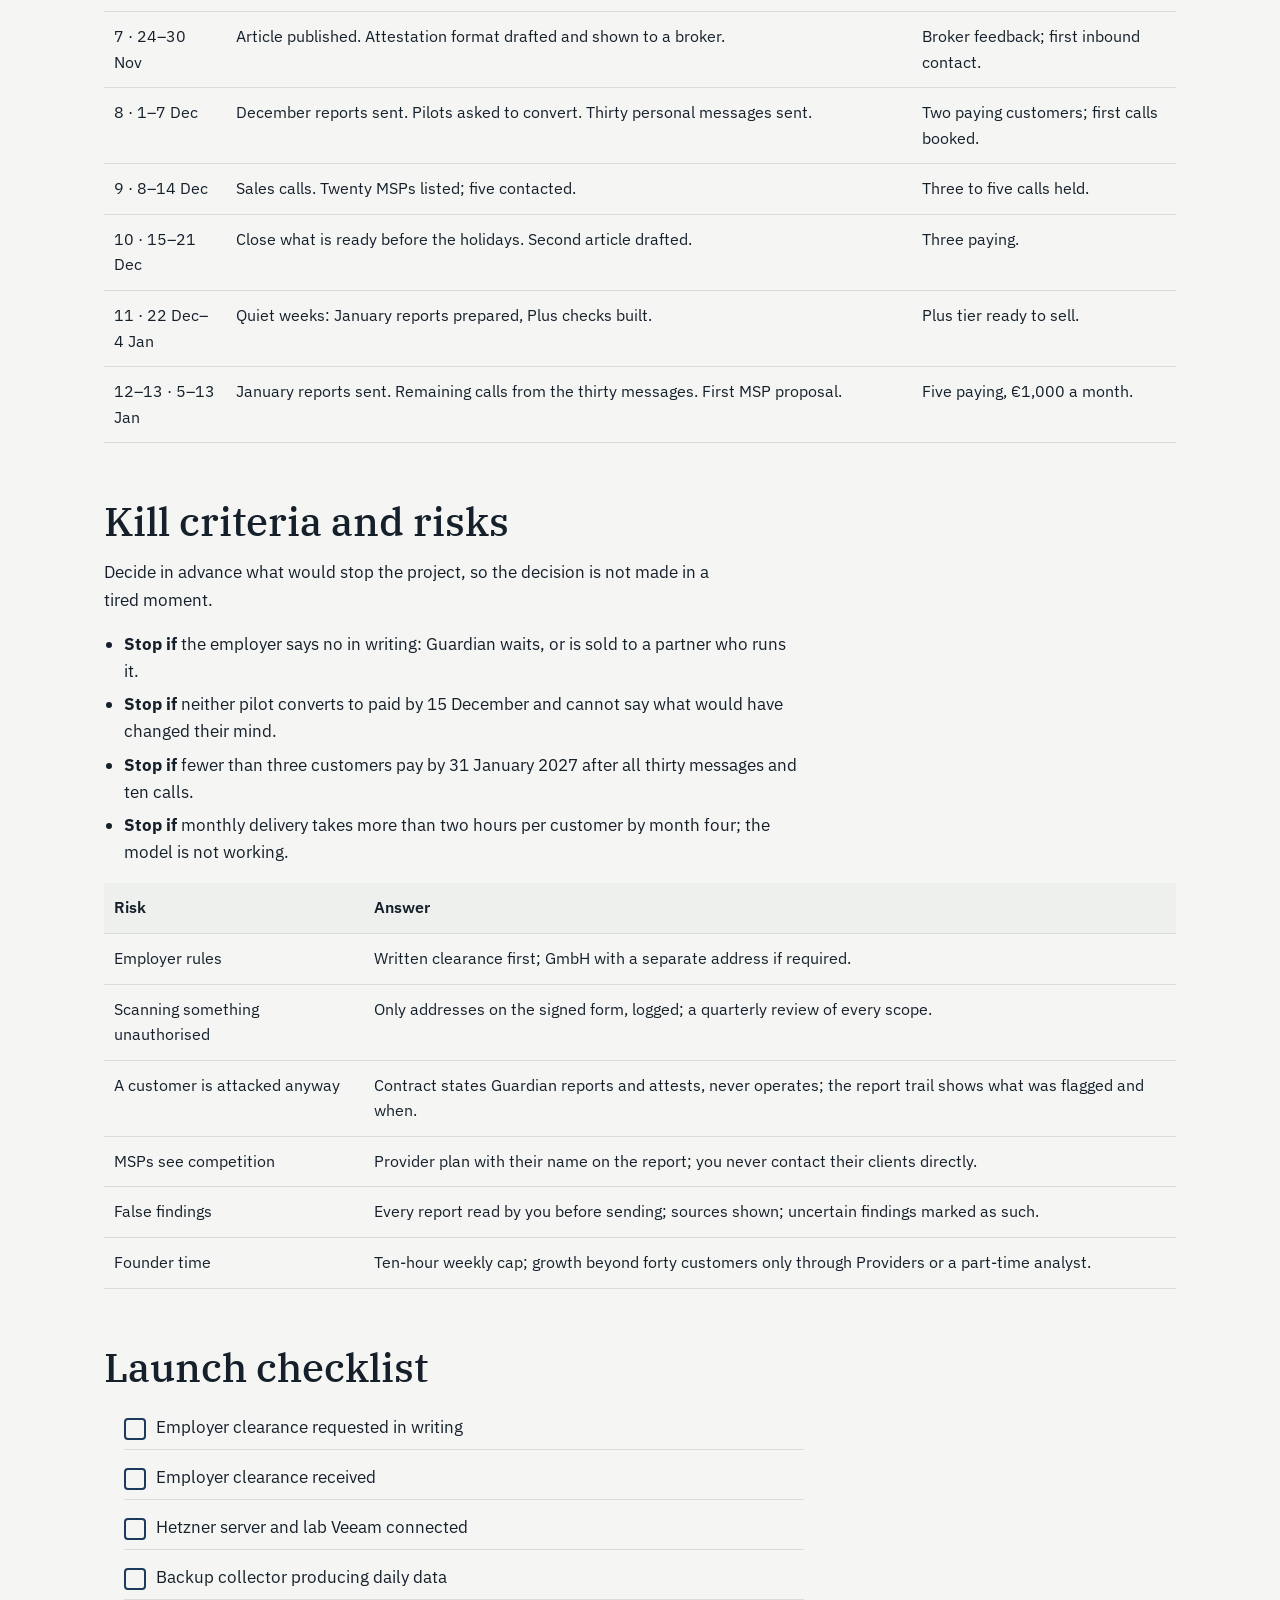
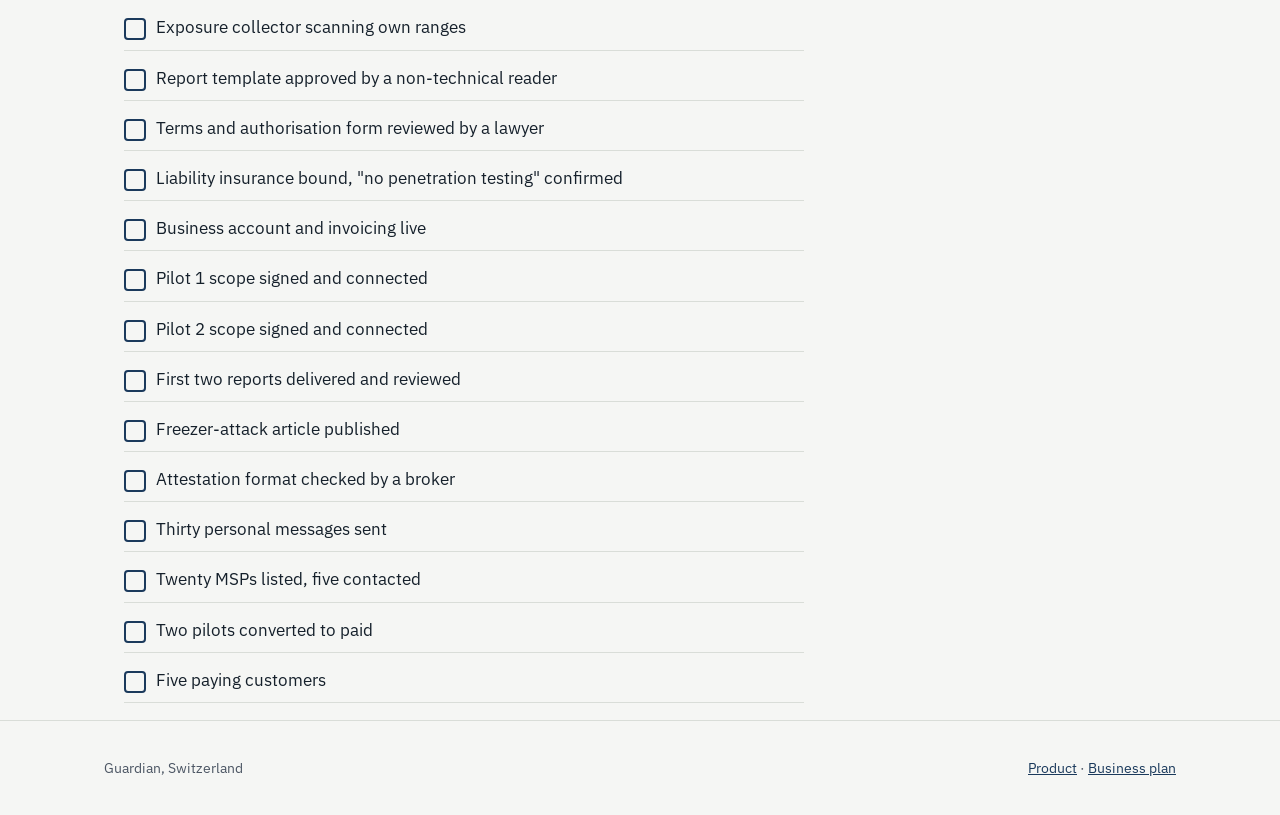
==== commit 31551766: "Project office: roles, task board, sprints, cadence" ====
--- a/launch.html
+++ b/launch.html
@@ -35,6 +35,7 @@
       <a href="#calendar">90 days</a>
       <a href="#kill">Kill criteria</a>
       <a href="plan.html">Business plan</a>
+      <a href="project.html">Project office</a>
       <a href="https://gummihurdal.github.io/ideas/">All ideas</a>
     </nav>
   </div>
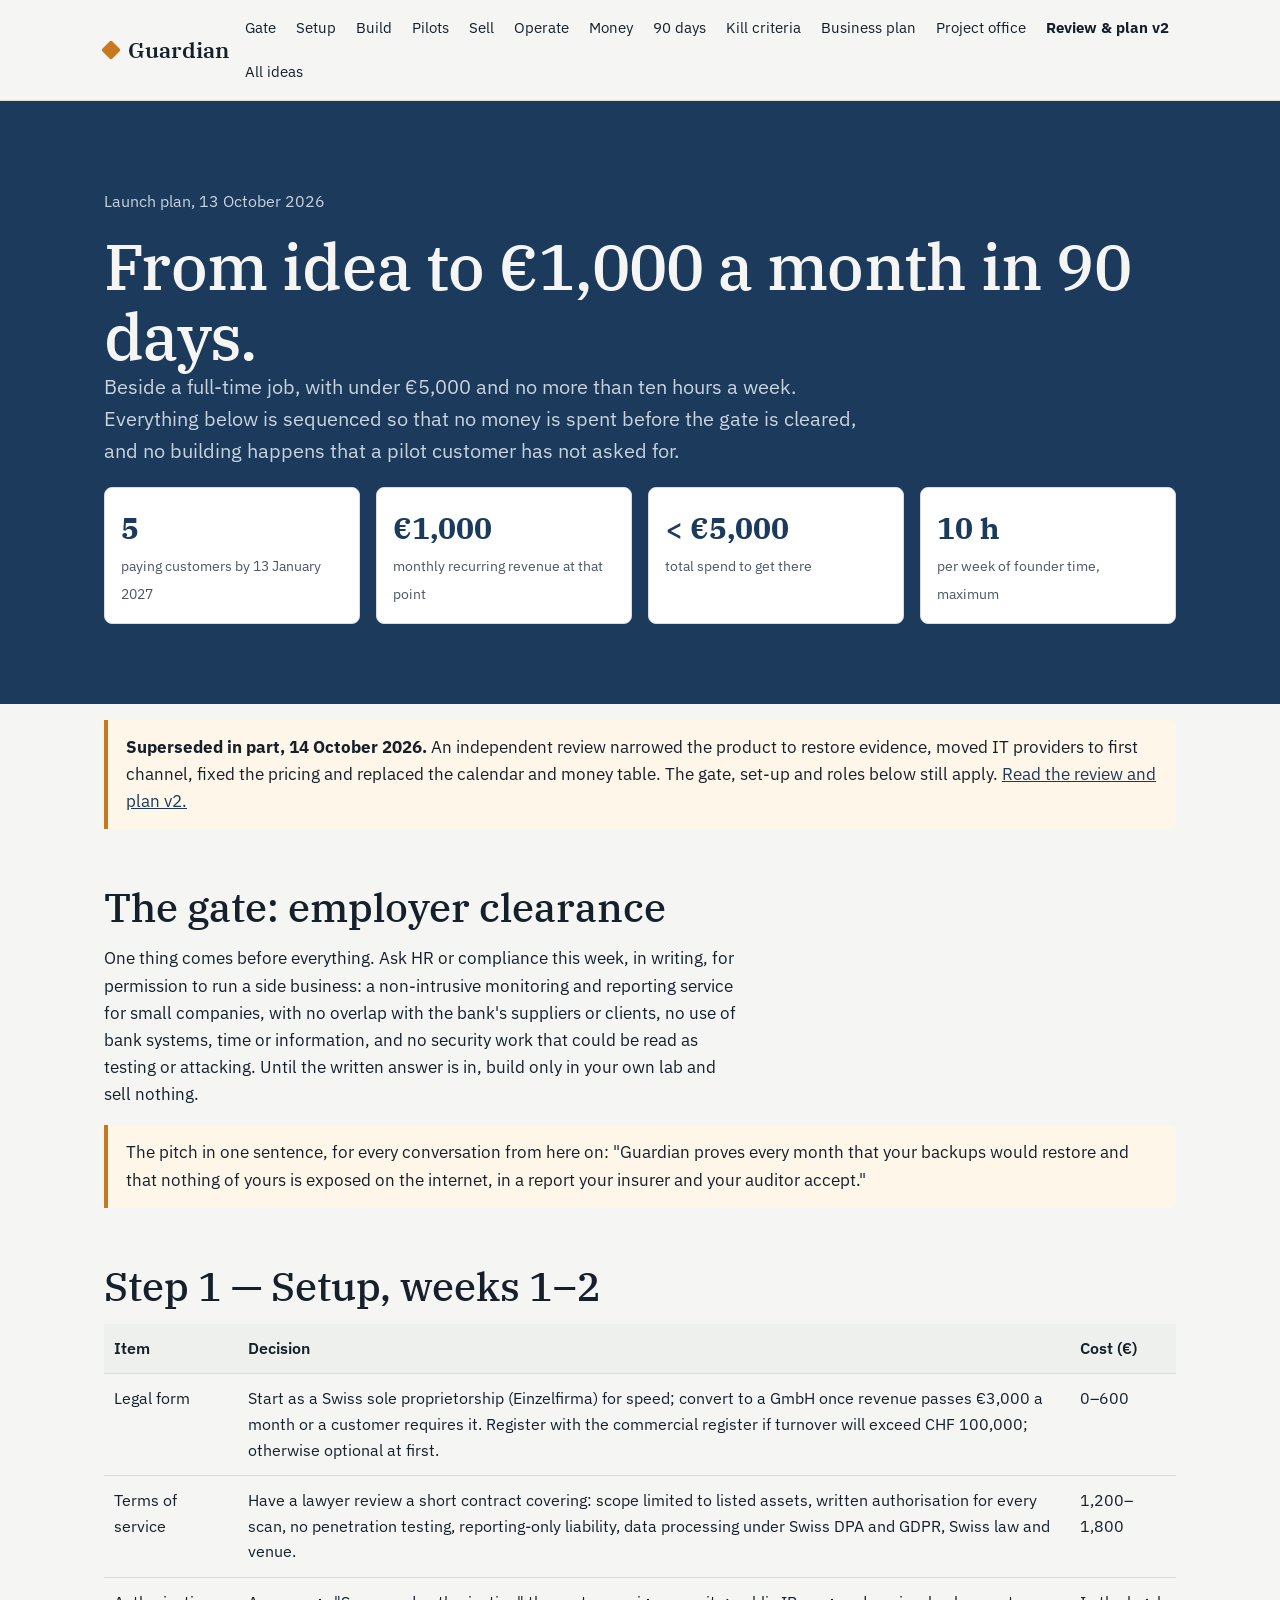
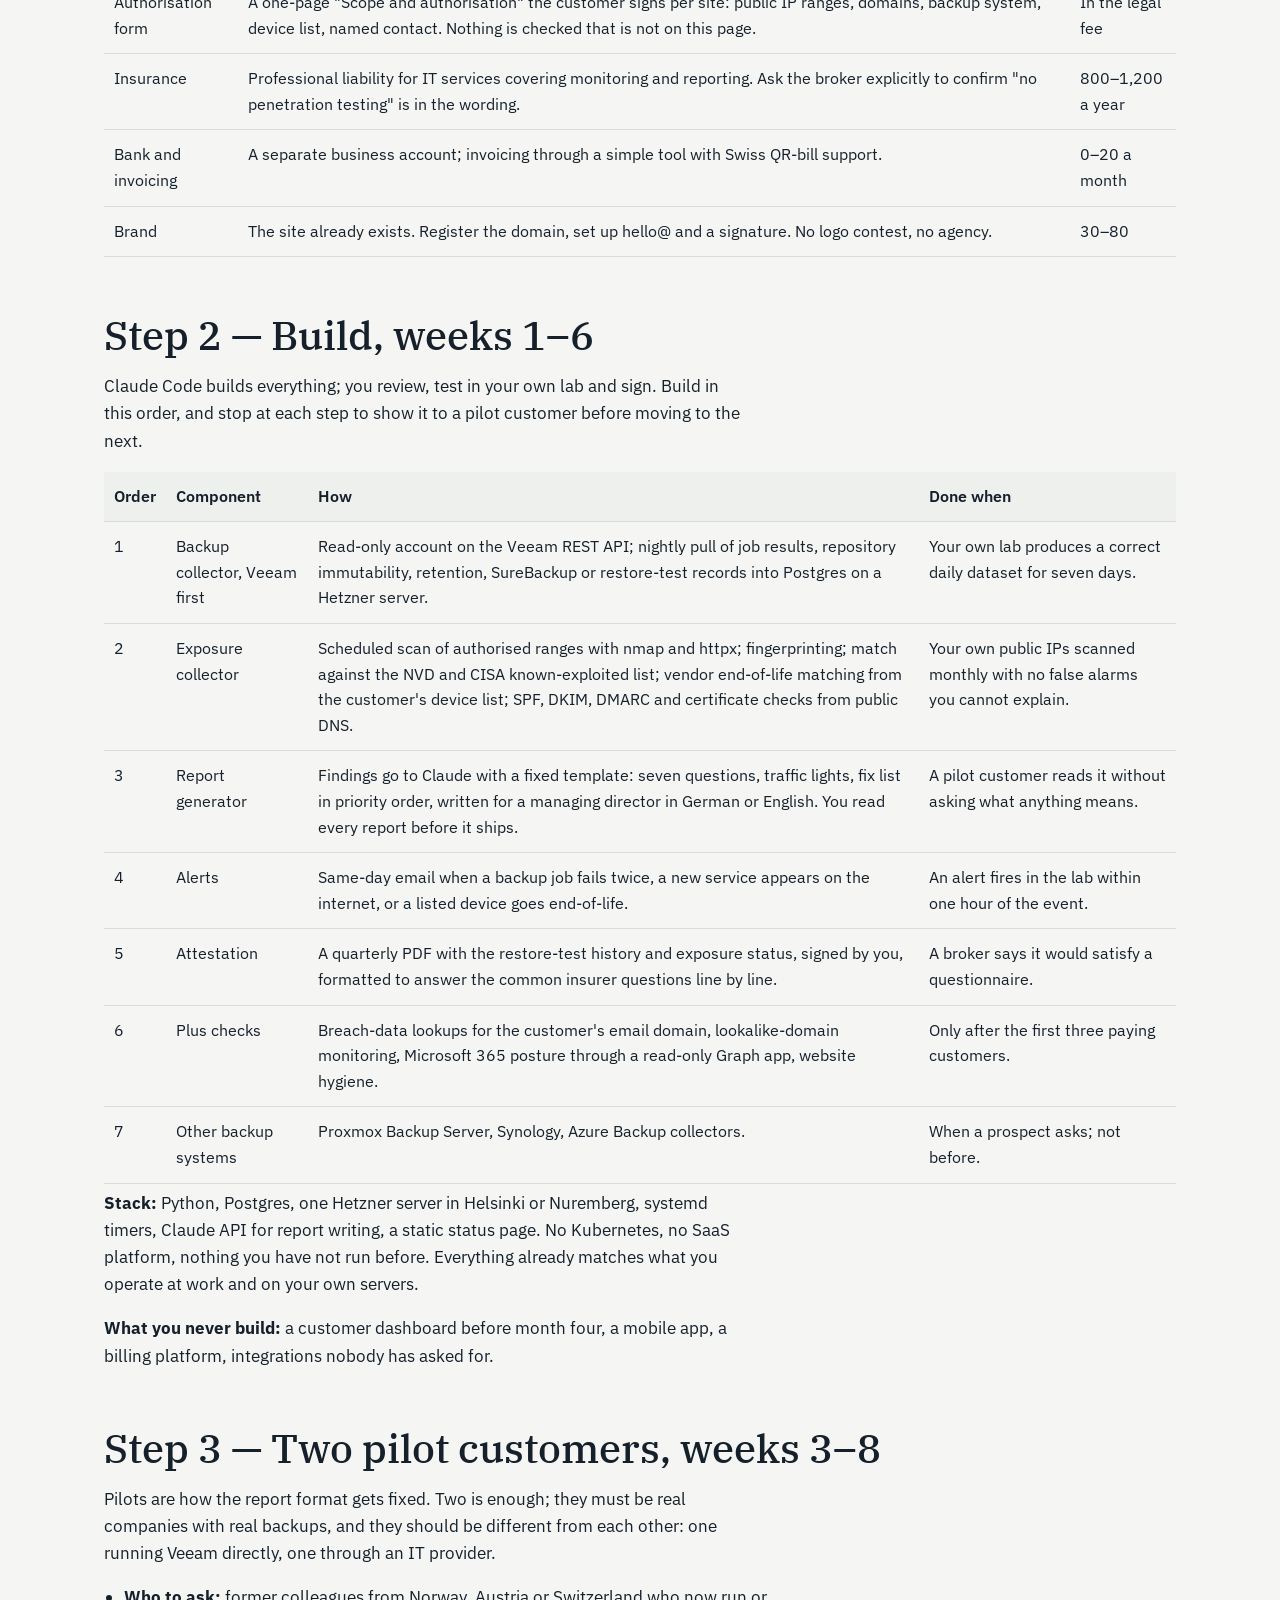
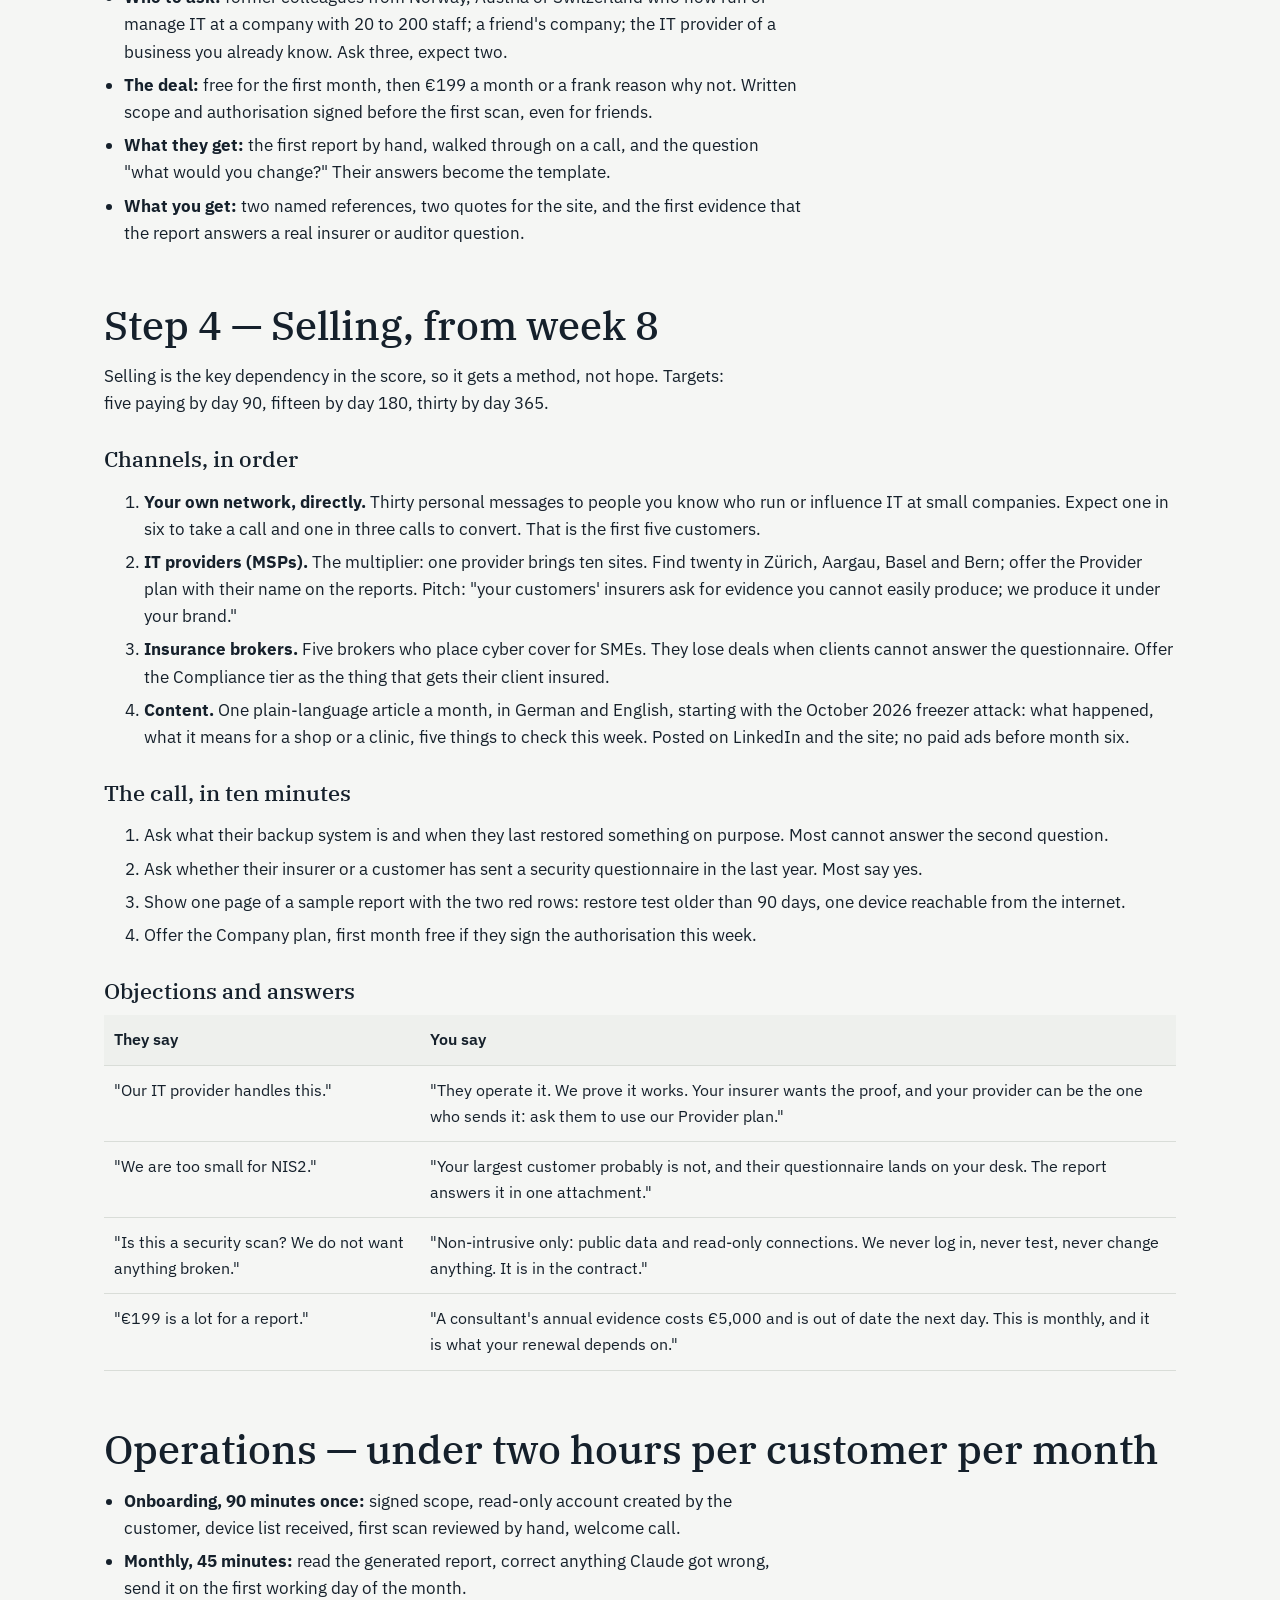
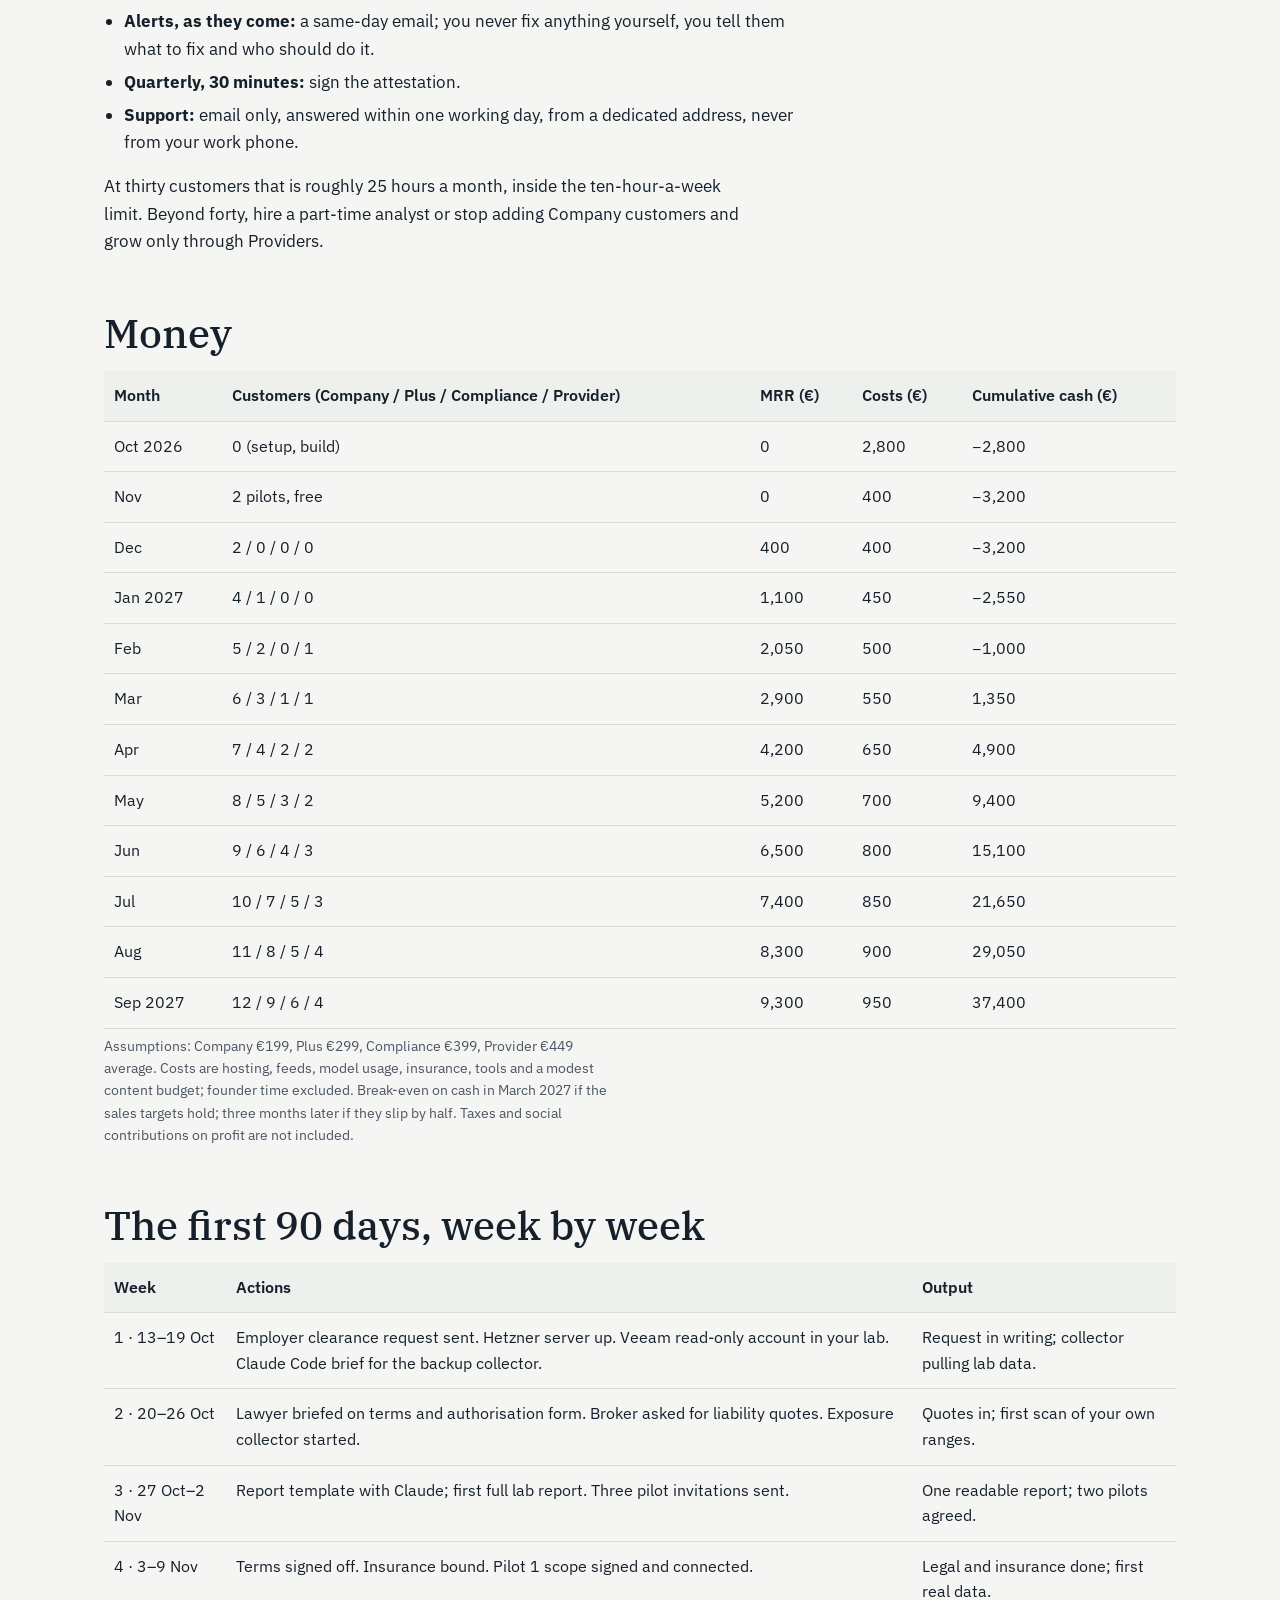
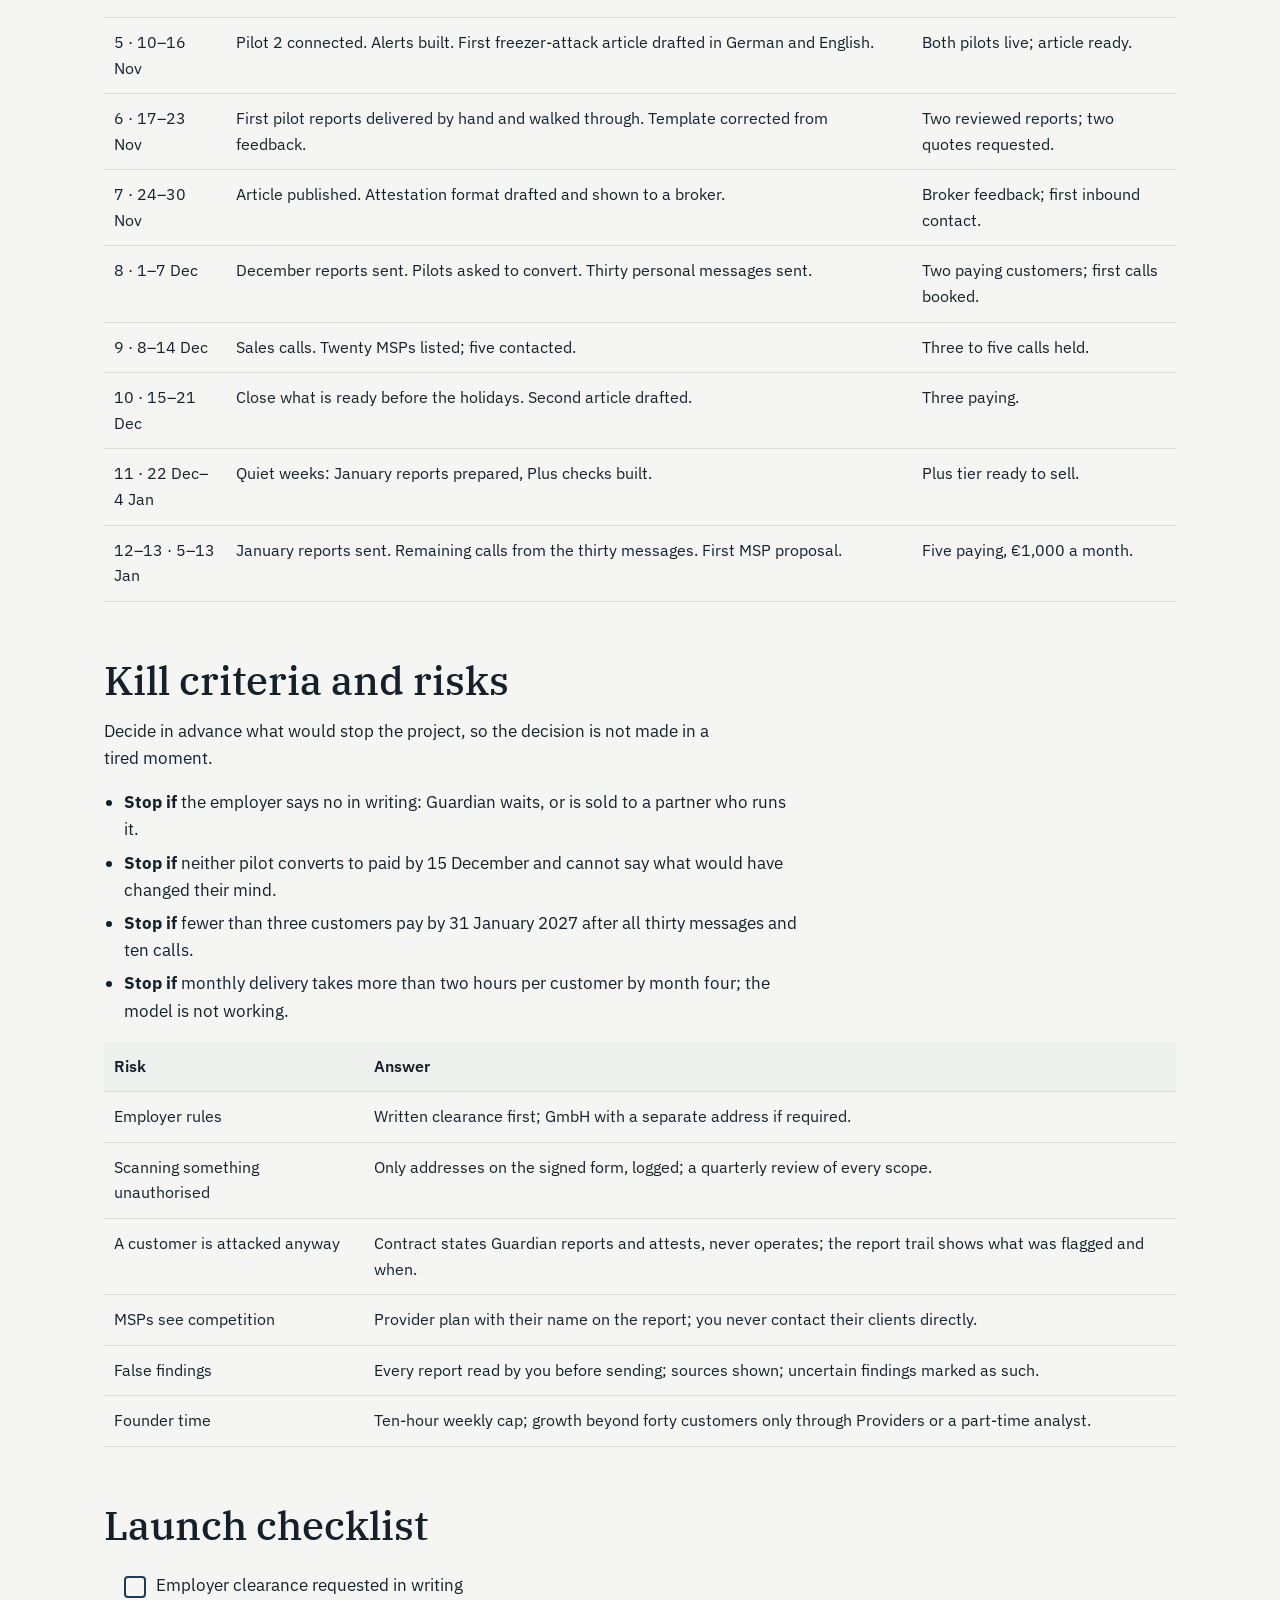
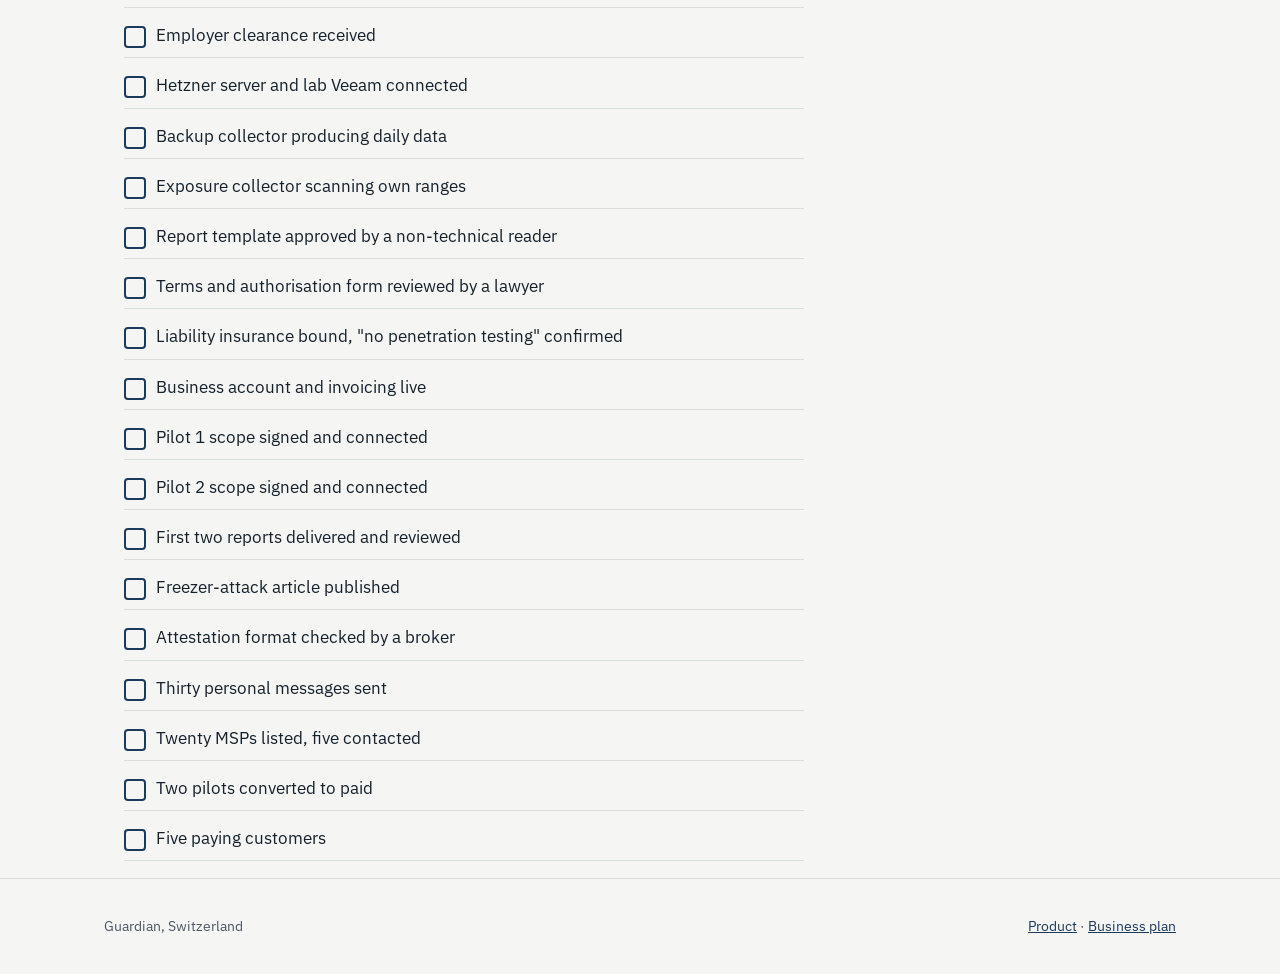
==== commit 647a2c63: "Review and plan v2: narrow to restore evidence, MSPs first, per-site pricing New review.html (indepe" ====
--- a/launch.html
+++ b/launch.html
@@ -36,6 +36,7 @@
       <a href="#kill">Kill criteria</a>
       <a href="plan.html">Business plan</a>
       <a href="project.html">Project office</a>
+      <a href="review.html"><strong>Review &amp; plan v2</strong></a>
       <a href="https://gummihurdal.github.io/ideas/">All ideas</a>
     </nav>
   </div>
@@ -57,6 +58,8 @@
 </section>
 
 <div class="wrap">
+
+<div class="callout"><strong>Superseded in part, 14 October 2026.</strong> An independent review narrowed the product to restore evidence, moved IT providers to first channel, fixed the pricing and replaced the calendar and money table. The gate, set-up and roles below still apply. <a href="review.html">Read the review and plan v2.</a></div>
 
 <h2 id="gate">The gate: employer clearance</h2>
 <p>One thing comes before everything. Ask HR or compliance this week, in writing, for permission to run a side business: a non-intrusive monitoring and reporting service for small companies, with no overlap with the bank's suppliers or clients, no use of bank systems, time or information, and no security work that could be read as testing or attacking. Until the written answer is in, build only in your own lab and sell nothing.</p>
